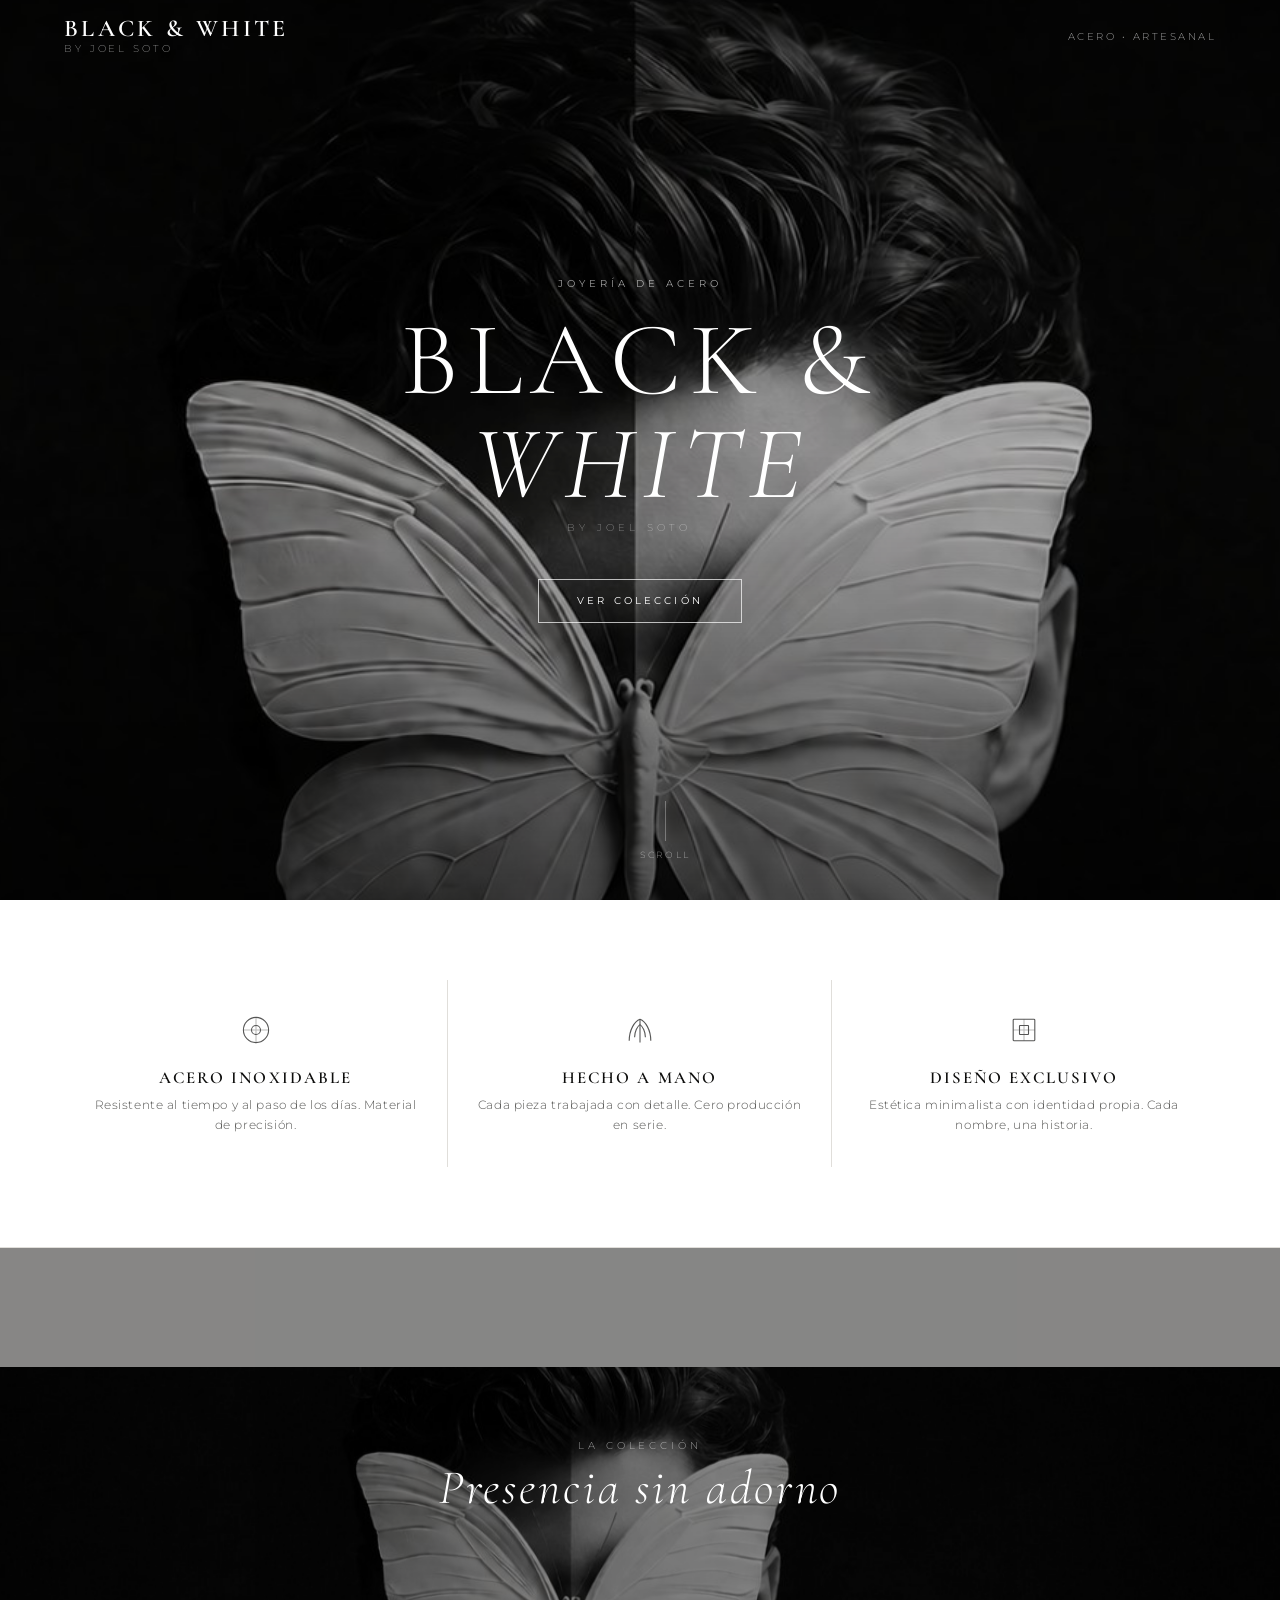
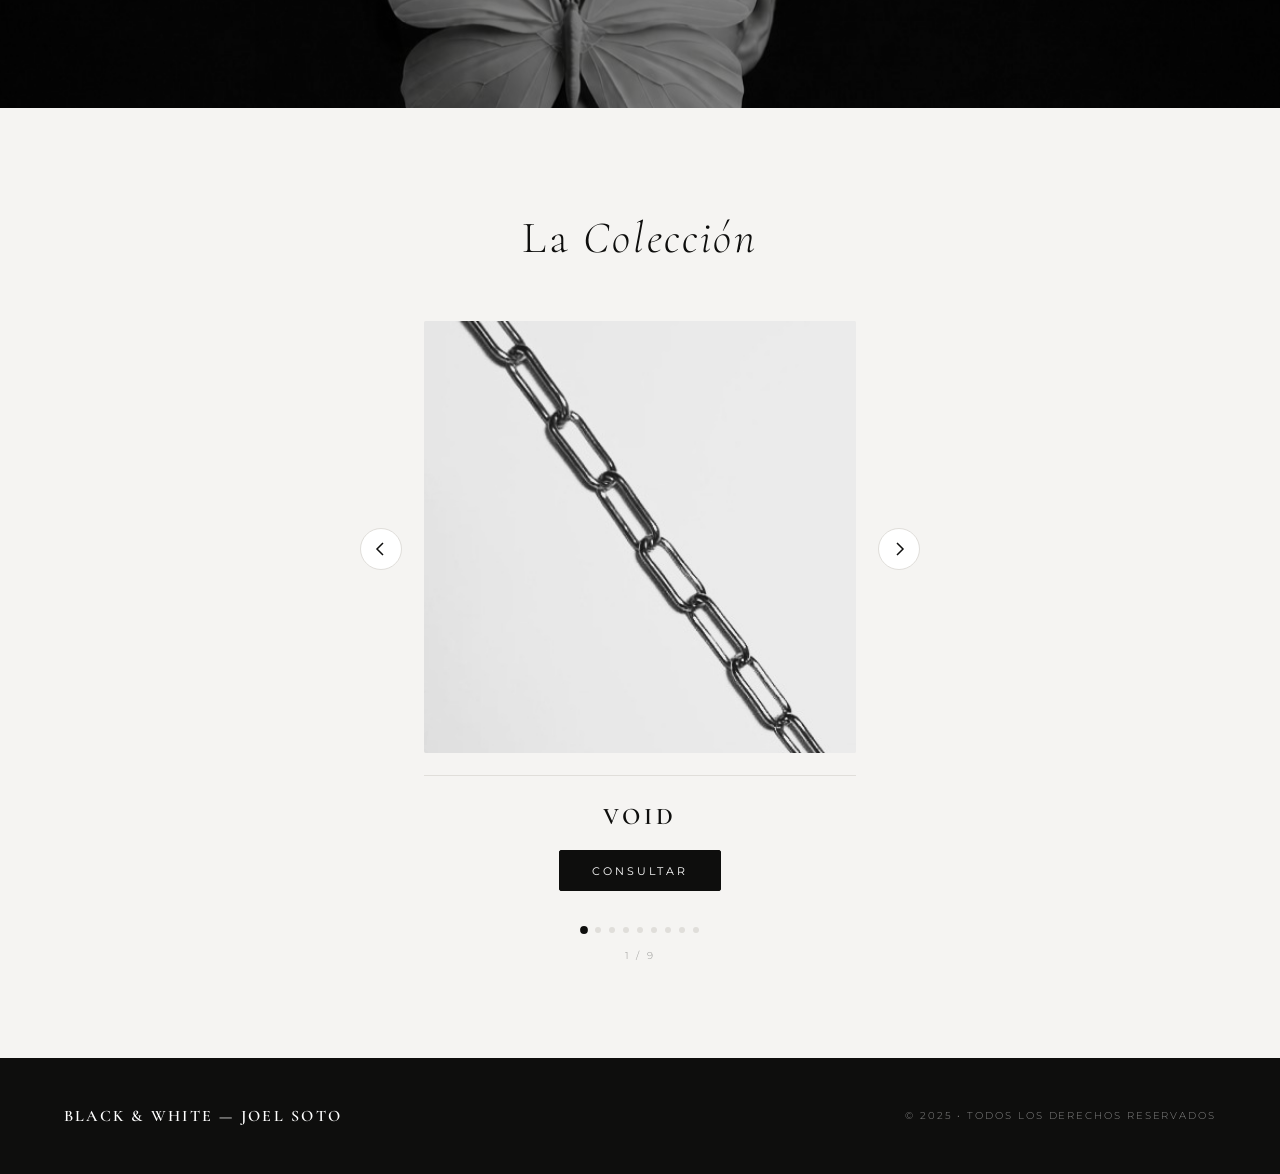
==== index.html @ cede5191 "Site Update" ====
<!DOCTYPE html>
<html lang="es">
<head>
<meta charset="UTF-8">
<meta name="viewport" content="width=device-width, initial-scale=1.0">
<title>Black &amp; White by Joel Soto</title>
<link rel="preconnect" href="https://fonts.googleapis.com">
<link rel="preconnect" href="https://fonts.gstatic.com" crossorigin>
<link href="https://fonts.googleapis.com/css2?family=Cormorant+Garamond:ital,wght@0,300;0,400;0,600;1,300&family=Montserrat:wght@200;300;400;500&display=swap" rel="stylesheet">
<style>
  *, *::before, *::after { box-sizing: border-box; margin: 0; padding: 0; }

  :root {
    --bg: #f5f4f2;
    --surface: #ffffff;
    --ink: #0e0e0d;
    --ink-mid: #555553;
    --ink-light: #999997;
    --border: #e0deda;
    --radius: 2px;
    --font-display: 'Cormorant Garamond', Georgia, serif;
    --font-body: 'Montserrat', sans-serif;
  }

  html { scroll-behavior: smooth; }

  body {
    background: var(--bg);
    color: var(--ink);
    font-family: var(--font-body);
    font-weight: 300;
    overflow-x: hidden;
  }

  /* ── HEADER ── */
  header {
    position: fixed;
    top: 0; left: 0; right: 0;
    z-index: 200;
    display: flex;
    align-items: center;
    justify-content: space-between;
    padding: 0 clamp(1.5rem, 5vw, 4rem);
    height: 72px;
    transition: background 0.4s, border-color 0.4s, box-shadow 0.4s;
    background: transparent;
    border-bottom: 1px solid transparent;
  }

  header.scrolled {
    background: var(--surface);
    border-bottom-color: var(--border);
    box-shadow: 0 2px 16px rgba(0,0,0,0.06);
  }

  .brand {
    line-height: 1;
    transition: color 0.4s;
  }

  .brand-name {
    font-family: var(--font-display);
    font-weight: 600;
    font-size: clamp(1.1rem, 2.2vw, 1.5rem);
    letter-spacing: 0.14em;
    text-transform: uppercase;
    color: #fff;
    transition: color 0.4s;
  }

  header.scrolled .brand-name { color: var(--ink); }

  .brand-sub {
    font-family: var(--font-body);
    font-weight: 200;
    font-size: 0.6rem;
    letter-spacing: 0.3em;
    text-transform: uppercase;
    color: rgba(255,255,255,0.7);
    margin-top: 3px;
    display: block;
    transition: color 0.4s;
  }

  header.scrolled .brand-sub { color: var(--ink-mid); }

  .header-tag {
    font-size: 0.62rem;
    letter-spacing: 0.25em;
    text-transform: uppercase;
    color: rgba(255,255,255,0.6);
    transition: color 0.4s;
  }

  header.scrolled .header-tag { color: var(--ink-light); }

  /* ── HERO ── */
  .hero {
    position: relative;
    height: 100svh;
    min-height: 600px;
    display: flex;
    flex-direction: column;
    align-items: center;
    justify-content: center;
    overflow: hidden;
  }

  .hero-bg {
    position: absolute;
    inset: -10%;
    background-image: url("[data-uri]");
    background-size: cover;
    background-position: center top;
    will-change: transform;
    transition: transform 0.1s linear;
  }

  .hero-overlay {
    position: absolute;
    inset: 0;
    background: linear-gradient(
      to bottom,
      rgba(0,0,0,0.52) 0%,
      rgba(0,0,0,0.28) 50%,
      rgba(0,0,0,0.65) 100%
    );
  }

  .hero-content {
    position: relative;
    z-index: 2;
    text-align: center;
    color: #fff;
    padding: 0 1.5rem;
    animation: heroFadeIn 1.2s ease both;
  }

  @keyframes heroFadeIn {
    from { opacity: 0; transform: translateY(24px); }
    to { opacity: 1; transform: translateY(0); }
  }

  .hero-eyebrow {
    font-family: var(--font-body);
    font-size: 0.62rem;
    font-weight: 400;
    letter-spacing: 0.4em;
    text-transform: uppercase;
    color: rgba(255,255,255,0.6);
    margin-bottom: 1.2rem;
    animation: heroFadeIn 1.2s 0.2s ease both;
  }

  .hero-title {
    font-family: var(--font-display);
    font-size: clamp(3rem, 9vw, 6.5rem);
    font-weight: 300;
    line-height: 1;
    letter-spacing: 0.08em;
    text-transform: uppercase;
    margin-bottom: 0.3rem;
    animation: heroFadeIn 1.2s 0.35s ease both;
  }

  .hero-title em {
    font-style: italic;
    font-weight: 300;
  }

  .hero-sub {
    font-family: var(--font-body);
    font-size: 0.65rem;
    font-weight: 200;
    letter-spacing: 0.4em;
    text-transform: uppercase;
    color: rgba(255,255,255,0.55);
    margin-bottom: 2.8rem;
    animation: heroFadeIn 1.2s 0.5s ease both;
  }

  .hero-btn {
    display: inline-block;
    padding: 0.9rem 2.4rem;
    border: 1px solid rgba(255,255,255,0.7);
    color: #fff;
    font-family: var(--font-body);
    font-size: 0.65rem;
    font-weight: 400;
    letter-spacing: 0.3em;
    text-transform: uppercase;
    text-decoration: none;
    transition: background 0.3s, color 0.3s, border-color 0.3s;
    animation: heroFadeIn 1.2s 0.65s ease both;
  }

  .hero-btn:hover {
    background: #fff;
    color: var(--ink);
    border-color: #fff;
  }

  .hero-scroll {
    position: absolute;
    bottom: 2.5rem;
    left: 50%;
    transform: translateX(-50%);
    z-index: 2;
    display: flex;
    flex-direction: column;
    align-items: center;
    gap: 0.5rem;
    color: rgba(255,255,255,0.5);
    font-size: 0.55rem;
    letter-spacing: 0.3em;
    text-transform: uppercase;
    animation: heroFadeIn 1.4s 1s ease both;
  }

  .hero-scroll-line {
    width: 1px;
    height: 40px;
    background: rgba(255,255,255,0.3);
    animation: scrollLine 2s 1.5s ease infinite;
    transform-origin: top;
  }

  @keyframes scrollLine {
    0%, 100% { transform: scaleY(0); opacity: 0; }
    30% { opacity: 1; }
    60% { transform: scaleY(1); opacity: 0.6; }
  }

  /* ── PILLARS ── */
  .pillars {
    background: var(--surface);
    padding: clamp(3rem, 7vw, 5rem) clamp(1.5rem, 5vw, 4rem);
    display: grid;
    grid-template-columns: repeat(3, 1fr);
    gap: 0;
    border-bottom: 1px solid var(--border);
    opacity: 0;
    transform: translateY(30px);
    transition: opacity 0.7s ease, transform 0.7s ease;
  }

  .pillars.visible { opacity: 1; transform: translateY(0); }

  .pillar {
    display: flex;
    flex-direction: column;
    align-items: center;
    text-align: center;
    padding: 2rem 1.5rem;
    border-right: 1px solid var(--border);
  }

  .pillar:last-child { border-right: none; }

  .pillar-icon {
    width: 36px;
    height: 36px;
    margin-bottom: 1.2rem;
    color: var(--ink);
    opacity: 0.7;
  }

  .pillar-title {
    font-family: var(--font-display);
    font-size: 1.05rem;
    font-weight: 600;
    letter-spacing: 0.12em;
    text-transform: uppercase;
    margin-bottom: 0.5rem;
    color: var(--ink);
  }

  .pillar-text {
    font-size: 0.72rem;
    font-weight: 300;
    letter-spacing: 0.05em;
    color: var(--ink-mid);
    line-height: 1.7;
  }

  /* ── SEPARATOR ── */
  .separator {
    position: relative;
    height: 460px;
    overflow: hidden;
  }

  .separator-bg {
    position: absolute;
    inset: -15%;
    background-image: url("[data-uri]");
    background-size: cover;
    background-position: center 30%;
    will-change: transform;
  }

  .separator-overlay {
    position: absolute;
    inset: 0;
    background: rgba(0,0,0,0.45);
    display: flex;
    flex-direction: column;
    align-items: center;
    justify-content: center;
    gap: 0.5rem;
  }

  .separator-label {
    font-family: var(--font-body);
    font-size: 0.6rem;
    letter-spacing: 0.4em;
    text-transform: uppercase;
    color: rgba(255,255,255,0.55);
  }

  .separator-headline {
    font-family: var(--font-display);
    font-size: clamp(1.8rem, 4vw, 3rem);
    font-weight: 300;
    font-style: italic;
    color: #fff;
    letter-spacing: 0.06em;
  }

  /* ── CAROUSEL SECTION ── */
  .carousel-section {
    background: var(--bg);
    padding: clamp(4rem, 8vw, 7rem) 0 clamp(4rem, 8vw, 6rem);
  }

  .section-header {
    text-align: center;
    padding: 0 1.5rem;
    margin-bottom: 3.5rem;
    opacity: 0;
    transform: translateY(20px);
    transition: opacity 0.7s ease, transform 0.7s ease;
  }

  .section-header.visible { opacity: 1; transform: translateY(0); }

  .section-eyebrow {
    font-size: 0.6rem;
    letter-spacing: 0.35em;
    text-transform: uppercase;
    color: var(--ink-light);
    margin-bottom: 0.8rem;
  }

  .section-title {
    font-family: var(--font-display);
    font-size: clamp(1.8rem, 4vw, 2.8rem);
    font-weight: 300;
    letter-spacing: 0.06em;
    color: var(--ink);
  }

  .section-title em { font-style: italic; }

  /* ── CAROUSEL ── */
  .carousel-wrap {
    position: relative;
    display: flex;
    align-items: center;
    justify-content: center;
    gap: 0;
    max-width: 560px;
    margin: 0 auto;
    padding: 0 4rem;
  }

  .carousel-track {
    position: relative;
    width: 100%;
    overflow: hidden;
  }

  .slide {
    display: none;
    flex-direction: column;
    align-items: center;
    gap: 0;
    animation: slideFade 0.45s ease;
  }

  .slide.active { display: flex; }

  @keyframes slideFade {
    from { opacity: 0; transform: scale(0.97); }
    to { opacity: 1; transform: scale(1); }
  }

  .slide-img-wrap {
    width: 100%;
    aspect-ratio: 1 / 1;
    overflow: hidden;
    background: #ede9e5;
    border-radius: var(--radius);
  }

  .slide-img-wrap img {
    width: 100%;
    height: 100%;
    object-fit: cover;
    display: block;
    filter: grayscale(100%) contrast(1.05);
    transition: transform 0.5s ease, filter 0.4s;
  }

  .slide-img-wrap img:hover {
    transform: scale(1.04);
    filter: grayscale(70%) contrast(1.06);
  }

  .slide-info {
    width: 100%;
    padding: 1.6rem 0 0;
    display: flex;
    flex-direction: column;
    align-items: center;
    gap: 1.2rem;
    border-top: 1px solid var(--border);
    margin-top: 1.4rem;
  }

  .slide-name {
    font-family: var(--font-display);
    font-size: 1.5rem;
    font-weight: 600;
    letter-spacing: 0.16em;
    text-transform: uppercase;
    color: var(--ink);
  }

  .slide-btn {
    display: inline-block;
    padding: 0.8rem 2rem;
    background: var(--ink);
    color: var(--surface);
    text-decoration: none;
    font-family: var(--font-body);
    font-size: 0.68rem;
    font-weight: 400;
    letter-spacing: 0.28em;
    text-transform: uppercase;
    border: 1px solid var(--ink);
    border-radius: var(--radius);
    transition: background 0.25s, color 0.25s;
  }

  .slide-btn:hover {
    background: transparent;
    color: var(--ink);
  }

  /* ── CAROUSEL ARROWS ── */
  .carousel-arrow {
    position: absolute;
    top: 40%;
    transform: translateY(-50%);
    width: 42px;
    height: 42px;
    border: 1px solid var(--border);
    background: var(--surface);
    border-radius: 50%;
    display: flex;
    align-items: center;
    justify-content: center;
    cursor: pointer;
    transition: background 0.2s, border-color 0.2s, transform 0.2s;
    z-index: 10;
    flex-shrink: 0;
  }

  .carousel-arrow:hover {
    background: var(--ink);
    border-color: var(--ink);
  }

  .carousel-arrow:hover svg { stroke: #fff; }
  .carousel-arrow:active { transform: translateY(-50%) scale(0.94); }

  .carousel-arrow svg {
    width: 16px;
    height: 16px;
    stroke: var(--ink);
    fill: none;
    stroke-width: 1.5;
    transition: stroke 0.2s;
  }

  .arrow-prev { left: 0; }
  .arrow-next { right: 0; }

  /* ── DOTS ── */
  .carousel-dots {
    display: flex;
    justify-content: center;
    gap: 0.5rem;
    margin-top: 2.2rem;
  }

  .dot {
    width: 6px;
    height: 6px;
    border-radius: 50%;
    background: var(--border);
    border: none;
    cursor: pointer;
    padding: 0;
    transition: background 0.25s, transform 0.25s;
  }

  .dot.active {
    background: var(--ink);
    transform: scale(1.3);
  }

  /* ── COUNTER ── */
  .carousel-counter {
    text-align: center;
    margin-top: 1rem;
    font-size: 0.65rem;
    letter-spacing: 0.2em;
    color: var(--ink-light);
  }

  /* ── FOOTER ── */
  footer {
    background: var(--ink);
    color: rgba(255,255,255,0.5);
    padding: 3rem clamp(1.5rem, 5vw, 4rem);
    display: flex;
    align-items: center;
    justify-content: space-between;
    flex-wrap: wrap;
    gap: 1rem;
  }

  .footer-brand {
    font-family: var(--font-display);
    font-size: 1rem;
    font-weight: 600;
    letter-spacing: 0.14em;
    text-transform: uppercase;
    color: #fff;
  }

  .footer-copy {
    font-size: 0.6rem;
    letter-spacing: 0.2em;
    text-transform: uppercase;
  }

  /* ── RESPONSIVE ── */
  @media (max-width: 600px) {
    .pillars { grid-template-columns: 1fr; }
    .pillar { border-right: none; border-bottom: 1px solid var(--border); }
    .pillar:last-child { border-bottom: none; }
    .carousel-wrap { padding: 0 3rem; }
    .separator { height: 300px; }
  }
</style>
</head>
<body>

<!-- HEADER -->
<header id="site-header">
  <div class="brand">
    <div class="brand-name">Black &amp; White</div>
    <span class="brand-sub">by Joel Soto</span>
  </div>
  <div class="header-tag">Acero &bull; Artesanal</div>
</header>

<!-- HERO -->
<section class="hero" id="hero">
  <div class="hero-bg" id="hero-bg"></div>
  <div class="hero-overlay"></div>
  <div class="hero-content">
    <p class="hero-eyebrow">Joyería de Acero</p>
    <h1 class="hero-title">Black &amp;<br><em>White</em></h1>
    <p class="hero-sub">by Joel Soto &nbsp;&nbsp;</p>
    <a href="#coleccion" class="hero-btn">Ver colección</a>
  </div>
  <div class="hero-scroll">
    <div class="hero-scroll-line"></div>
    <span>Scroll</span>
  </div>
</section>

<!-- PILLARS -->
<section class="pillars observe-fade">
  <div class="pillar">
    <svg class="pillar-icon" viewBox="0 0 40 40" fill="none" stroke="currentColor" stroke-width="1.2">
      <circle cx="20" cy="20" r="14"/>
      <path d="M20 6 v28 M6 20 h28" opacity="0.4"/>
      <circle cx="20" cy="20" r="5"/>
    </svg>
    <div class="pillar-title">Acero Inoxidable</div>
    <p class="pillar-text">Resistente al tiempo y al paso de los días. Material de precisión.</p>
  </div>
  <div class="pillar">
    <svg class="pillar-icon" viewBox="0 0 40 40" fill="none" stroke="currentColor" stroke-width="1.2">
      <path d="M8 32 C8 20 14 10 20 8 C26 10 32 20 32 32"/>
      <path d="M14 28 C14 22 17 16 20 14 C23 16 26 22 26 28"/>
      <line x1="20" y1="8" x2="20" y2="34"/>
    </svg>
    <div class="pillar-title">Hecho a Mano</div>
    <p class="pillar-text">Cada pieza trabajada con detalle. Cero producción en serie.</p>
  </div>
  <div class="pillar">
    <svg class="pillar-icon" viewBox="0 0 40 40" fill="none" stroke="currentColor" stroke-width="1.2">
      <rect x="8" y="8" width="24" height="24" rx="1"/>
      <path d="M8 20 h24 M20 8 v24" opacity="0.4"/>
      <rect x="15" y="15" width="10" height="10" rx="0.5"/>
    </svg>
    <div class="pillar-title">Diseño Exclusivo</div>
    <p class="pillar-text">Estética minimalista con identidad propia. Cada nombre, una historia.</p>
  </div>
</section>

<!-- SEPARATOR -->
<div class="separator" id="separator-bg-wrap">
  <div class="separator-bg" id="separator-bg"></div>
  <div class="separator-overlay">
    <span class="separator-label">La colección</span>
    <span class="separator-headline">Presencia sin adorno</span>
  </div>
</div>

<!-- CAROUSEL SECTION -->
<section class="carousel-section" id="coleccion">
  <div class="section-header observe-fade">
    <h2 class="section-title">La <em>Colección</em></h2>
  </div>

  <div class="carousel-wrap">
    <button class="carousel-arrow arrow-prev" id="prev" aria-label="Anterior">
      <svg viewBox="0 0 16 16"><polyline points="10,2 4,8 10,14"/></svg>
    </button>

    <div class="carousel-track" id="carousel-track">

    <div class="slide active" data-index="0">
      <div class="slide-img-wrap">
        <img src="[data-uri]" alt="Void">
      </div>
      <div class="slide-info">
        <div class="slide-name">Void</div>
        <a class="slide-btn" href="https://wa.me/50660062513?text=Hola%2C%20me%20interesa%20el%20brazalete%20%2AVoid%2A.%20%C2%BFPodr%C3%ADan%20darme%20m%C3%A1s%20informaci%C3%B3n%3F" target="_blank" rel="noopener noreferrer">Consultar</a>
      </div>
    </div>
    <div class="slide " data-index="1">
      <div class="slide-img-wrap">
        <img src="[data-uri]" alt="Star">
      </div>
      <div class="slide-info">
        <div class="slide-name">Star</div>
        <a class="slide-btn" href="https://wa.me/50660062513?text=Hola%2C%20me%20interesa%20el%20brazalete%20%2AStar%2A.%20%C2%BFPodr%C3%ADan%20darme%20m%C3%A1s%20informaci%C3%B3n%3F" target="_blank" rel="noopener noreferrer">Consultar</a>
      </div>
    </div>
    <div class="slide " data-index="2">
      <div class="slide-img-wrap">
        <img src="[data-uri]" alt="Monolith">
      </div>
      <div class="slide-info">
        <div class="slide-name">Monolith</div>
        <a class="slide-btn" href="https://wa.me/50660062513?text=Hola%2C%20me%20interesa%20el%20brazalete%20%2AMonolith%2A.%20%C2%BFPodr%C3%ADan%20darme%20m%C3%A1s%20informaci%C3%B3n%3F" target="_blank" rel="noopener noreferrer">Consultar</a>
      </div>
    </div>
    <div class="slide " data-index="3">
      <div class="slide-img-wrap">
        <img src="[data-uri]" alt="Static">
      </div>
      <div class="slide-info">
        <div class="slide-name">Static</div>
        <a class="slide-btn" href="https://wa.me/50660062513?text=Hola%2C%20me%20interesa%20el%20brazalete%20%2AStatic%2A.%20%C2%BFPodr%C3%ADan%20darme%20m%C3%A1s%20informaci%C3%B3n%3F" target="_blank" rel="noopener noreferrer">Consultar</a>
      </div>
    </div>
    <div class="slide " data-index="4">
      <div class="slide-img-wrap">
        <img src="[data-uri]" alt="Together">
      </div>
      <div class="slide-info">
        <div class="slide-name">Together</div>
        <a class="slide-btn" href="https://wa.me/50660062513?text=Hola%2C%20me%20interesa%20el%20brazalete%20%2ATogether%2A.%20%C2%BFPodr%C3%ADan%20darme%20m%C3%A1s%20informaci%C3%B3n%3F" target="_blank" rel="noopener noreferrer">Consultar</a>
      </div>
    </div>
    <div class="slide " data-index="5">
      <div class="slide-img-wrap">
        <img src="[data-uri]" alt="Meridian">
      </div>
      <div class="slide-info">
        <div class="slide-name">Meridian</div>
        <a class="slide-btn" href="https://wa.me/50660062513?text=Hola%2C%20me%20interesa%20el%20brazalete%20%2AMeridian%2A.%20%C2%BFPodr%C3%ADan%20darme%20m%C3%A1s%20informaci%C3%B3n%3F" target="_blank" rel="noopener noreferrer">Consultar</a>
      </div>
    </div>
    <div class="slide " data-index="6">
      <div class="slide-img-wrap">
        <img src="[data-uri]" alt="Heart">
      </div>
      <div class="slide-info">
        <div class="slide-name">Heart</div>
        <a class="slide-btn" href="https://wa.me/50660062513?text=Hola%2C%20me%20interesa%20el%20brazalete%20%2AHeart%2A.%20%C2%BFPodr%C3%ADan%20darme%20m%C3%A1s%20informaci%C3%B3n%3F" target="_blank" rel="noopener noreferrer">Consultar</a>
      </div>
    </div>
    <div class="slide " data-index="7">
      <div class="slide-img-wrap">
        <img src="[data-uri]" alt="Echo">
      </div>
      <div class="slide-info">
        <div class="slide-name">Echo</div>
        <a class="slide-btn" href="https://wa.me/50660062513?text=Hola%2C%20me%20interesa%20el%20brazalete%20%2AEcho%2A.%20%C2%BFPodr%C3%ADan%20darme%20m%C3%A1s%20informaci%C3%B3n%3F" target="_blank" rel="noopener noreferrer">Consultar</a>
      </div>
    </div>
    <div class="slide " data-index="8">
      <div class="slide-img-wrap">
        <img src="[data-uri]" alt="Snake">
      </div>
      <div class="slide-info">
        <div class="slide-name">Snake</div>
        <a class="slide-btn" href="https://wa.me/50660062513?text=Hola%2C%20me%20interesa%20el%20brazalete%20%2ASnake%2A.%20%C2%BFPodr%C3%ADan%20darme%20m%C3%A1s%20informaci%C3%B3n%3F" target="_blank" rel="noopener noreferrer">Consultar</a>
      </div>
    </div>
    </div>

    <button class="carousel-arrow arrow-next" id="next" aria-label="Siguiente">
      <svg viewBox="0 0 16 16"><polyline points="6,2 12,8 6,14"/></svg>
    </button>
  </div>

  <div class="carousel-dots" id="dots">
<button class="dot active" data-index="0" aria-label="Producto 1"></button><button class="dot " data-index="1" aria-label="Producto 2"></button><button class="dot " data-index="2" aria-label="Producto 3"></button><button class="dot " data-index="3" aria-label="Producto 4"></button><button class="dot " data-index="4" aria-label="Producto 5"></button><button class="dot " data-index="5" aria-label="Producto 6"></button><button class="dot " data-index="6" aria-label="Producto 7"></button><button class="dot " data-index="7" aria-label="Producto 8"></button><button class="dot " data-index="8" aria-label="Producto 9"></button>
  </div>
  <div class="carousel-counter" id="counter">1 / 9</div>
</section>

<!-- FOOTER -->
<footer>
  <div class="footer-brand">Black &amp; White &mdash; Joel Soto</div>
  <div class="footer-copy">&copy; 2025 &bull; Todos los derechos reservados</div>
</footer>

<script>
  // ── HEADER SCROLL ──
  const header = document.getElementById('site-header');
  window.addEventListener('scroll', () => {
    header.classList.toggle('scrolled', window.scrollY > 60);
  }, { passive: true });

  // ── PARALLAX ──
  const heroBg = document.getElementById('hero-bg');
  const sepBg  = document.getElementById('separator-bg');
  const sepWrap = document.getElementById('separator-bg-wrap');

  function updateParallax() {
    const sy = window.scrollY;
    // Hero parallax
    heroBg.style.transform = `translateY(${sy * 0.35}px)`;
    // Separator parallax
    const sepTop = sepWrap.getBoundingClientRect().top + sy;
    const sepOff = sy - sepTop;
    if (Math.abs(sepOff) < 1000) {
      sepBg.style.transform = `translateY(${sepOff * 0.3}px)`;
    }
  }
  window.addEventListener('scroll', updateParallax, { passive: true });
  updateParallax();

  // ── FADE-IN ON SCROLL ──
  const fadeEls = document.querySelectorAll('.observe-fade');
  const io = new IntersectionObserver((entries) => {
    entries.forEach(e => {
      if (e.isIntersecting) {
        e.target.classList.add('visible');
        io.unobserve(e.target);
      }
    });
  }, { threshold: 0.12 });
  fadeEls.forEach(el => io.observe(el));

  // ── CAROUSEL ──
  const slides = document.querySelectorAll('.slide');
  const dots   = document.querySelectorAll('.dot');
  const counter = document.getElementById('counter');
  let current = 0;

  function goTo(n) {
    slides[current].classList.remove('active');
    dots[current].classList.remove('active');
    current = (n + slides.length) % slides.length;
    slides[current].classList.add('active');
    dots[current].classList.add('active');
    counter.textContent = (current + 1) + ' / ' + slides.length;
  }

  document.getElementById('prev').addEventListener('click', () => goTo(current - 1));
  document.getElementById('next').addEventListener('click', () => goTo(current + 1));
  dots.forEach(d => d.addEventListener('click', () => goTo(+d.dataset.index)));

  // Touch swipe
  let tx = 0;
  const track = document.getElementById('carousel-track');
  track.addEventListener('touchstart', e => { tx = e.touches[0].clientX; }, { passive: true });
  track.addEventListener('touchend', e => {
    const diff = tx - e.changedTouches[0].clientX;
    if (Math.abs(diff) > 40) goTo(current + (diff > 0 ? 1 : -1));
  }, { passive: true });

  // Keyboard
  document.addEventListener('keydown', e => {
    if (e.key === 'ArrowLeft')  goTo(current - 1);
    if (e.key === 'ArrowRight') goTo(current + 1);
  });
</script>
</body>
</html>
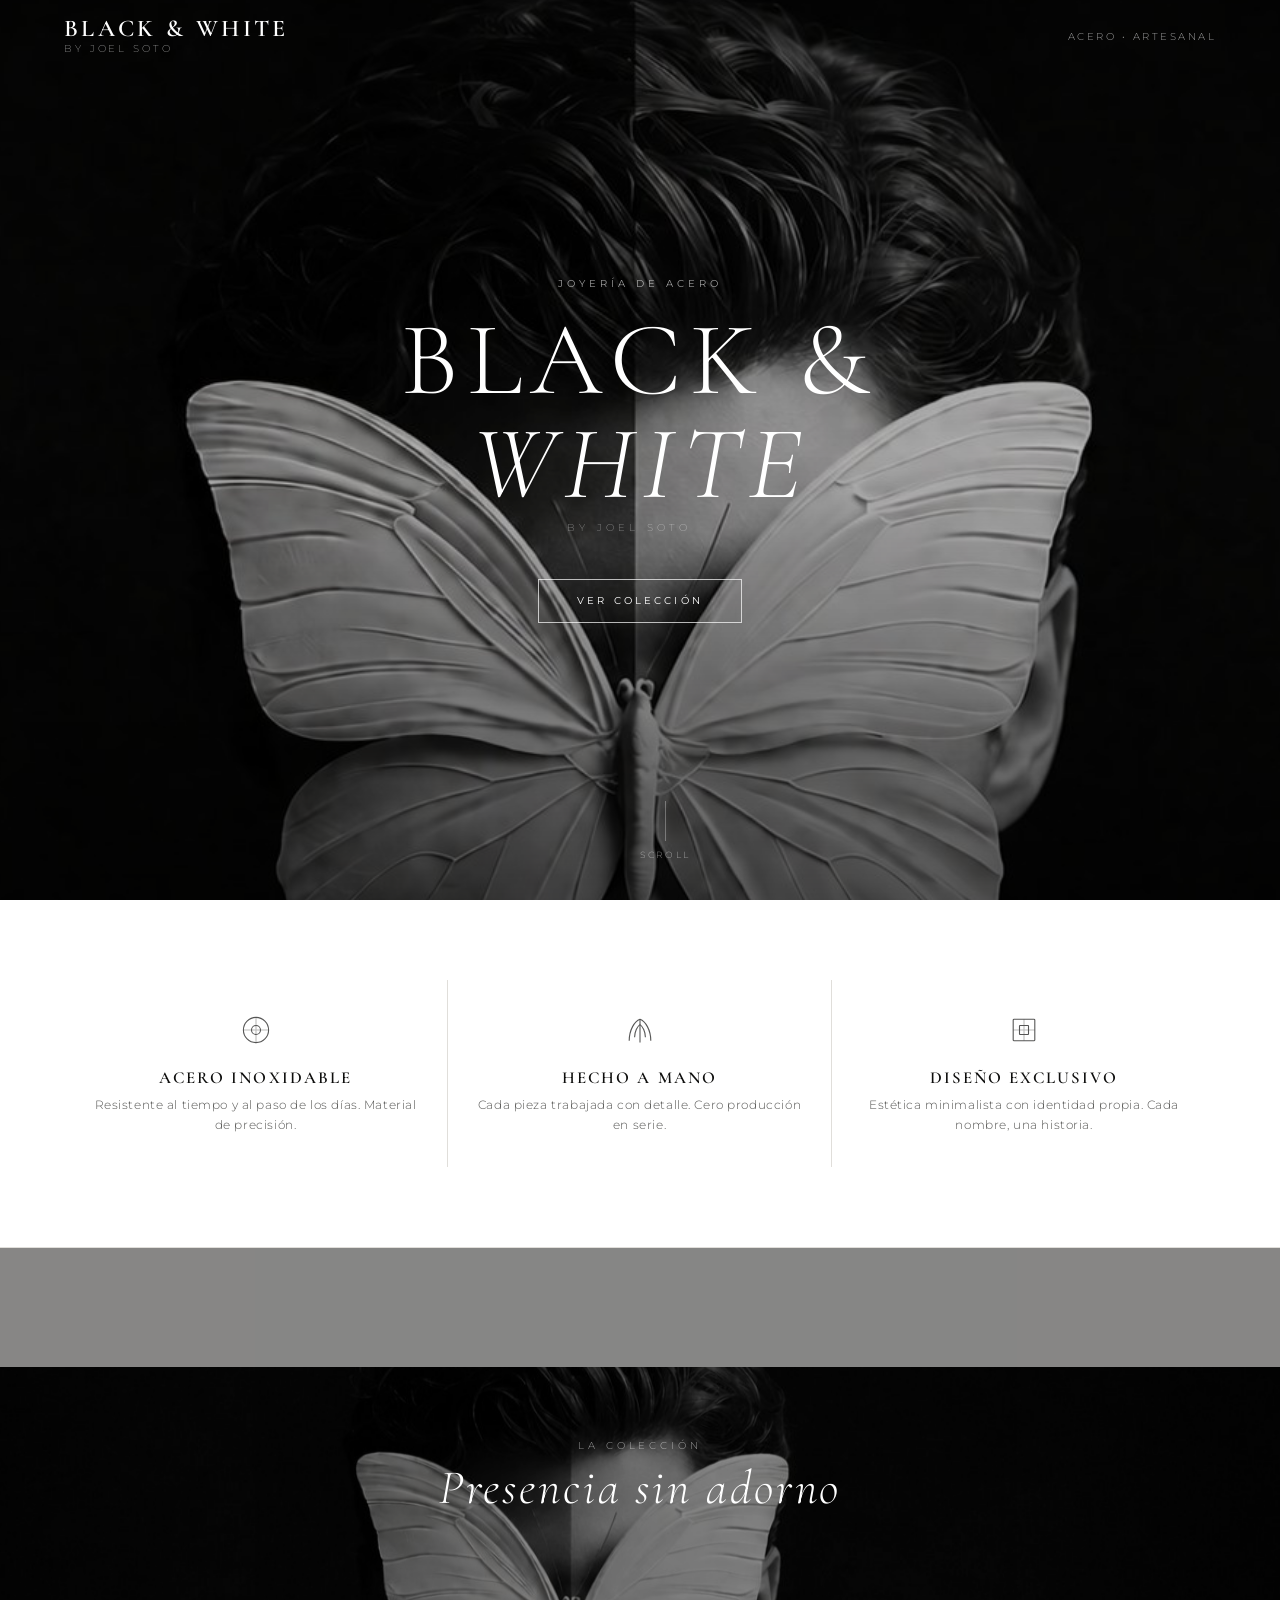
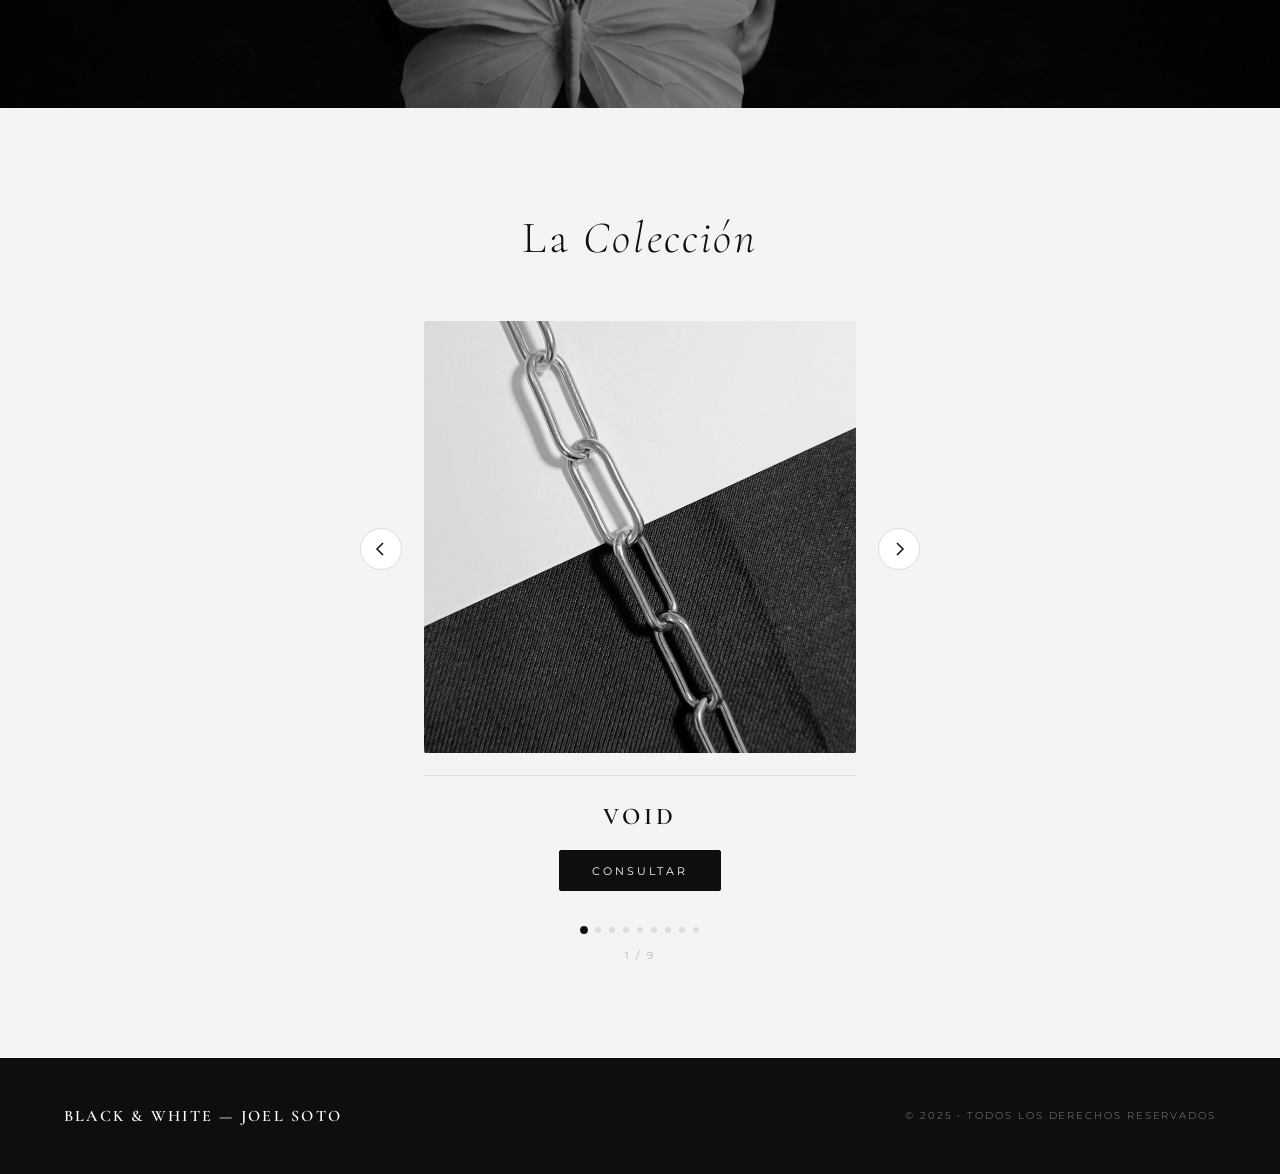
==== commit 26d4d1d9: "Products pictures update" ====
--- a/index.html
+++ b/index.html
@@ -4,6 +4,23 @@
 <meta charset="UTF-8">
 <meta name="viewport" content="width=device-width, initial-scale=1.0">
 <title>Black &amp; White by Joel Soto</title>
+
+  <!-- Open Graph -->
+  <meta property="og:title" content="Black &amp; White by Joel Soto">
+  <meta property="og:description" content="Joyería de Acero. Diseño exclusivo, hecho a mano.">
+  <meta property="og:type" content="website">
+  <meta property="og:url" content="https://dajozu2513.github.io/black-and-white-joel">
+  <meta property="og:image" content="https://dajozu2513.github.io/black-and-white-joel/og.jpg">
+  <meta property="og:image:width" content="1054">
+  <meta property="og:image:height" content="1491">
+  <meta property="og:locale" content="es_CR">
+  <meta property="og:site_name" content="Black &amp; White by Joel Soto">
+
+  <!-- Twitter Card -->
+  <meta name="twitter:card" content="summary_large_image">
+  <meta name="twitter:title" content="Black &amp; White by Joel Soto">
+  <meta name="twitter:description" content="Joyería de Acero. Diseño exclusivo, hecho a mano.">
+  <meta name="twitter:image" content="https://dajozu2513.github.io/black-and-white-joel/og.jpg">
 <link rel="preconnect" href="https://fonts.googleapis.com">
 <link rel="preconnect" href="https://fonts.gstatic.com" crossorigin>
 <link href="https://fonts.googleapis.com/css2?family=Cormorant+Garamond:ital,wght@0,300;0,400;0,600;1,300&family=Montserrat:wght@200;300;400;500&display=swap" rel="stylesheet">
@@ -649,7 +666,7 @@
 
     <div class="slide active" data-index="0">
       <div class="slide-img-wrap">
-        <img src="[data-uri]" alt="Void">
+        <img src="[data-uri]" alt="Void">
       </div>
       <div class="slide-info">
         <div class="slide-name">Void</div>
@@ -658,7 +675,7 @@
     </div>
     <div class="slide " data-index="1">
       <div class="slide-img-wrap">
-        <img src="[data-uri]" alt="Star">
+        <img src="[data-uri]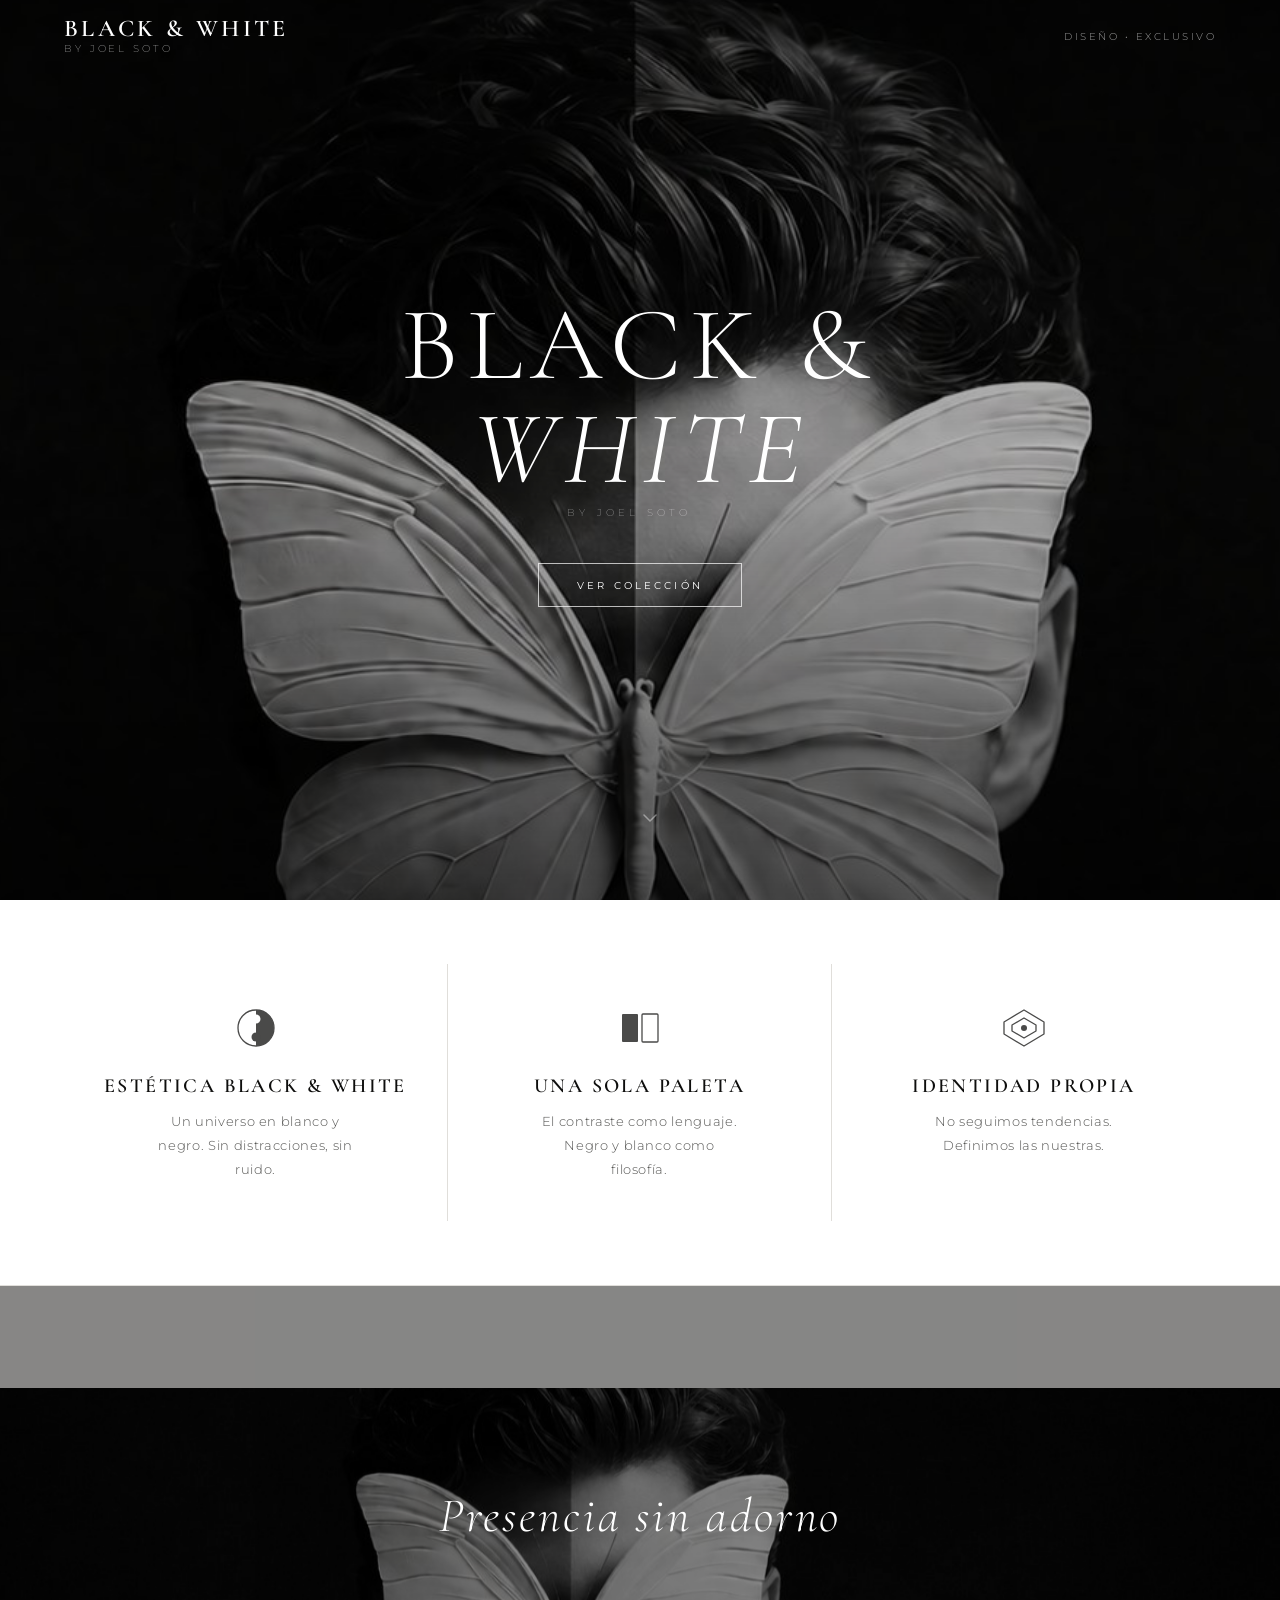
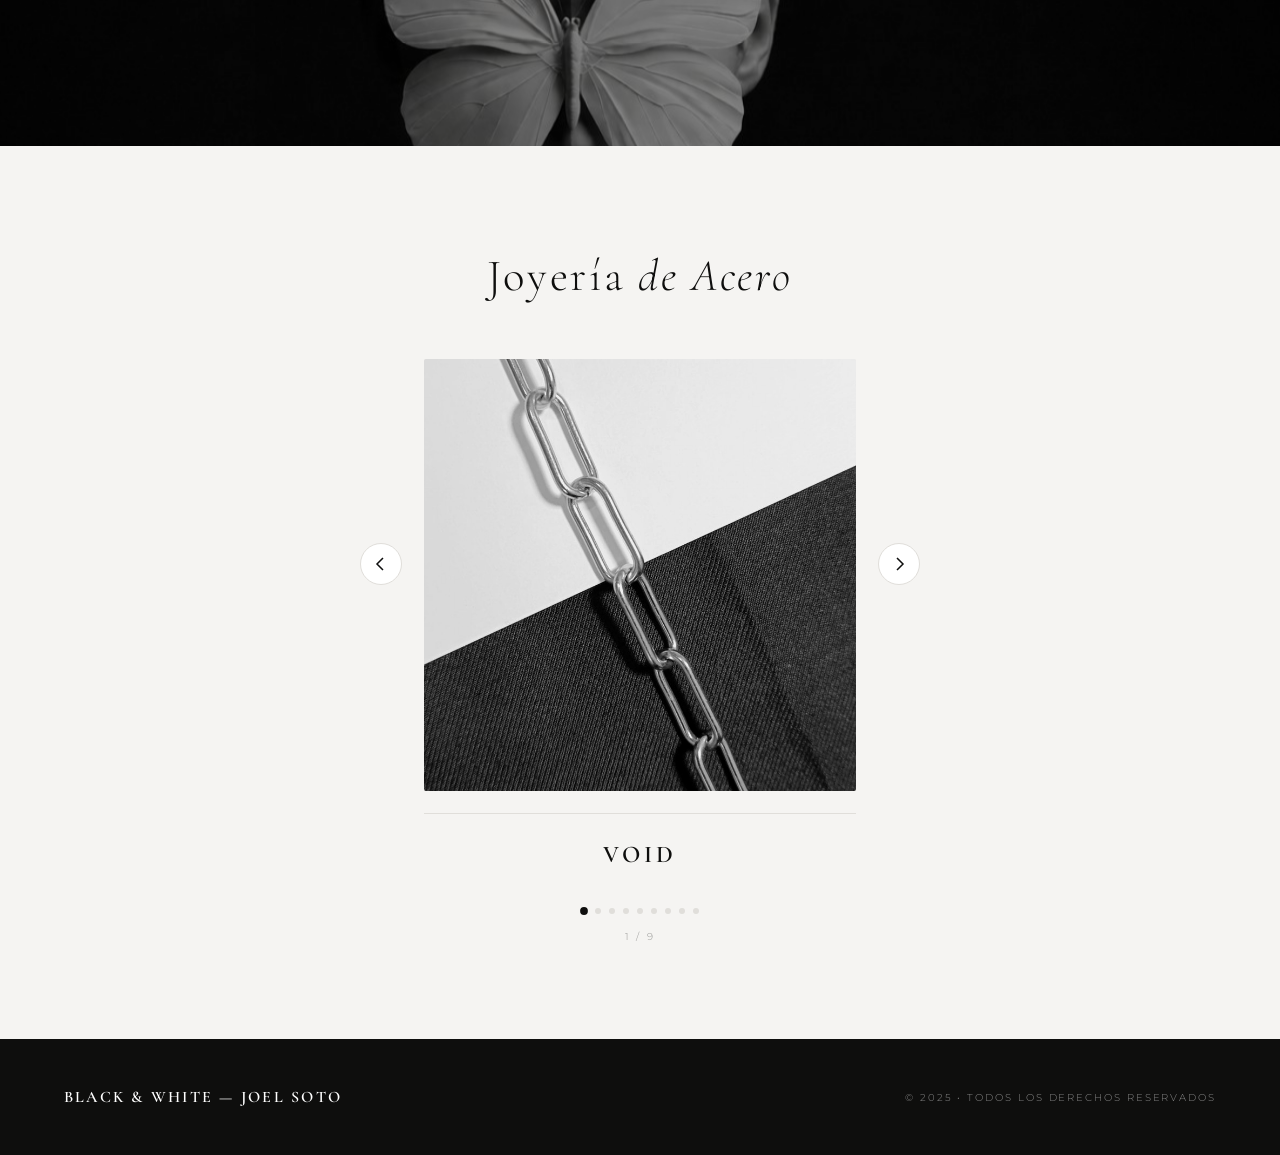
==== commit 5b7dfe2c: "Cambios Varios Visuales, descripciones y consultar" ====
--- a/index.html
+++ b/index.html
@@ -7,7 +7,7 @@
 
   <!-- Open Graph -->
   <meta property="og:title" content="Black &amp; White by Joel Soto">
-  <meta property="og:description" content="Joyería de Acero. Diseño exclusivo, hecho a mano.">
+  <meta property="og:description" content="Moda y accesorios. Diseño exclusivo, hecho a mano.">
   <meta property="og:type" content="website">
   <meta property="og:url" content="https://dajozu2513.github.io/black-and-white-joel">
   <meta property="og:image" content="https://dajozu2513.github.io/black-and-white-joel/og.jpg">
@@ -19,7 +19,7 @@
   <!-- Twitter Card -->
   <meta name="twitter:card" content="summary_large_image">
   <meta name="twitter:title" content="Black &amp; White by Joel Soto">
-  <meta name="twitter:description" content="Joyería de Acero. Diseño exclusivo, hecho a mano.">
+  <meta name="twitter:description" content="Moda y accesorios. Diseño exclusivo, hecho a mano.">
   <meta name="twitter:image" content="https://dajozu2513.github.io/black-and-white-joel/og.jpg">
 <link rel="preconnect" href="https://fonts.googleapis.com">
 <link rel="preconnect" href="https://fonts.gstatic.com" crossorigin>
@@ -219,7 +219,7 @@
 
   .hero-scroll {
     position: absolute;
-    bottom: 2.5rem;
+    bottom: 4.5rem;
     left: 50%;
     transform: translateX(-50%);
     z-index: 2;
@@ -234,24 +234,20 @@
     animation: heroFadeIn 1.4s 1s ease both;
   }
 
-  .hero-scroll-line {
-    width: 1px;
-    height: 40px;
-    background: rgba(255,255,255,0.3);
-    animation: scrollLine 2s 1.5s ease infinite;
-    transform-origin: top;
-  }
-
-  @keyframes scrollLine {
-    0%, 100% { transform: scaleY(0); opacity: 0; }
-    30% { opacity: 1; }
-    60% { transform: scaleY(1); opacity: 0.6; }
+  .hero-scroll-arrow {
+    animation: arrowBounce 1.8s 1.5s ease infinite;
+    opacity: 0.6;
+  }
+
+  @keyframes arrowBounce {
+    0%, 100% { transform: translateY(0); opacity: 0.6; }
+    50% { transform: translateY(6px); opacity: 1; }
   }
 
   /* ── PILLARS ── */
   .pillars {
     background: var(--surface);
-    padding: clamp(3rem, 7vw, 5rem) clamp(1.5rem, 5vw, 4rem);
+    padding: clamp(2.5rem, 5vw, 4rem) clamp(1.5rem, 5vw, 4rem);
     display: grid;
     grid-template-columns: repeat(3, 1fr);
     gap: 0;
@@ -268,36 +264,38 @@
     flex-direction: column;
     align-items: center;
     text-align: center;
-    padding: 2rem 1.5rem;
+    padding: 2.5rem 2rem;
     border-right: 1px solid var(--border);
   }
 
   .pillar:last-child { border-right: none; }
 
   .pillar-icon {
-    width: 36px;
-    height: 36px;
-    margin-bottom: 1.2rem;
+    display: block;
+    width: 48px;
+    height: 48px;
+    margin-bottom: 1.4rem;
     color: var(--ink);
-    opacity: 0.7;
+    opacity: 0.75;
   }
 
   .pillar-title {
     font-family: var(--font-display);
-    font-size: 1.05rem;
+    font-size: 1.25rem;
     font-weight: 600;
     letter-spacing: 0.12em;
     text-transform: uppercase;
-    margin-bottom: 0.5rem;
+    margin-bottom: 0.75rem;
     color: var(--ink);
   }
 
   .pillar-text {
-    font-size: 0.72rem;
+    font-size: 0.82rem;
     font-weight: 300;
     letter-spacing: 0.05em;
     color: var(--ink-mid);
-    line-height: 1.7;
+    line-height: 1.8;
+    max-width: 22ch;
   }
 
   /* ── SEPARATOR ── */
@@ -452,6 +450,15 @@
     letter-spacing: 0.16em;
     text-transform: uppercase;
     color: var(--ink);
+    display: inline-block;
+    border-bottom: 1.5px solid transparent;
+    padding-bottom: 0.15em;
+    transition: border-color 0.2s, opacity 0.2s;
+  }
+
+  .slide-name:hover {
+    border-bottom-color: var(--ink);
+    opacity: 0.5;
   }
 
   .slide-btn {
@@ -582,6 +589,109 @@
     .carousel-wrap { padding: 0 3rem; }
     .separator { height: 300px; }
   }
+
+  /* ── PRODUCT MODAL ── */
+  .slide-img-wrap, .slide-name {
+    cursor: pointer;
+  }
+
+  .modal-overlay {
+    display: none;
+    position: fixed;
+    inset: 0;
+    background: rgba(14,14,13,0.65);
+    z-index: 100;
+    align-items: center;
+    justify-content: center;
+    padding: 1.5rem;
+    backdrop-filter: blur(4px);
+    animation: modalFadeIn 0.25s ease;
+  }
+
+  .modal-overlay.open { display: flex; }
+
+  @keyframes modalFadeIn {
+    from { opacity: 0; }
+    to   { opacity: 1; }
+  }
+
+  .modal-card {
+    background: var(--surface);
+    max-width: 420px;
+    width: 100%;
+    display: flex;
+    flex-direction: column;
+    animation: modalSlideUp 0.28s ease;
+  }
+
+  @keyframes modalSlideUp {
+    from { opacity: 0; transform: translateY(16px); }
+    to   { opacity: 1; transform: translateY(0); }
+  }
+
+  .modal-close {
+    align-self: flex-end;
+    background: none;
+    border: none;
+    cursor: pointer;
+    padding: 0.75rem 0.75rem 0;
+    color: var(--ink-light);
+    line-height: 1;
+    font-size: 1.1rem;
+  }
+
+  .modal-close:hover { color: var(--ink); }
+
+  .modal-img {
+    width: 100%;
+    aspect-ratio: 1 / 1;
+    object-fit: cover;
+  }
+
+  .modal-body {
+    padding: 1.6rem 2rem 2rem;
+    display: flex;
+    flex-direction: column;
+    gap: 0.6rem;
+  }
+
+  .modal-name {
+    font-family: var(--font-display);
+    font-size: 1.6rem;
+    font-weight: 600;
+    letter-spacing: 0.1em;
+    text-transform: uppercase;
+    color: var(--ink);
+  }
+
+  .modal-desc {
+    font-size: 0.78rem;
+    font-weight: 300;
+    color: var(--ink-mid);
+    line-height: 1.85;
+    letter-spacing: 0.03em;
+    margin-bottom: 0.6rem;
+  }
+
+  .modal-btn {
+    display: inline-block;
+    padding: 0.8rem 2rem;
+    background: var(--ink);
+    color: #fff;
+    font-family: var(--font-body);
+    font-size: 0.6rem;
+    letter-spacing: 0.25em;
+    text-transform: uppercase;
+    text-decoration: none;
+    border: 1px solid var(--ink);
+    transition: background 0.2s, color 0.2s;
+    align-self: flex-start;
+  }
+
+  .modal-btn:hover {
+    background: transparent;
+    color: var(--ink);
+  }
 </style>
 </head>
 <body>
@@ -592,7 +702,7 @@
     <div class="brand-name">Black &amp; White</div>
     <span class="brand-sub">by Joel Soto</span>
   </div>
-  <div class="header-tag">Acero &bull; Artesanal</div>
+  <div class="header-tag">Diseño &bull; Exclusivo</div>
 </header>
 
 <!-- HERO -->
@@ -600,45 +710,45 @@
   <div class="hero-bg" id="hero-bg"></div>
   <div class="hero-overlay"></div>
   <div class="hero-content">
-    <p class="hero-eyebrow">Joyería de Acero</p>
     <h1 class="hero-title">Black &amp;<br><em>White</em></h1>
     <p class="hero-sub">by Joel Soto &nbsp;&nbsp;</p>
     <a href="#coleccion" class="hero-btn">Ver colección</a>
   </div>
   <div class="hero-scroll">
-    <div class="hero-scroll-line"></div>
-    <span>Scroll</span>
+    <svg class="hero-scroll-arrow" width="20" height="20" viewBox="0 0 20 20" fill="none" stroke="rgba(255,255,255,0.7)" stroke-width="1.5" stroke-linecap="round" stroke-linejoin="round">
+      <polyline points="4 7 10 13 16 7"/>
+    </svg>
   </div>
 </section>
 
 <!-- PILLARS -->
 <section class="pillars observe-fade">
   <div class="pillar">
-    <svg class="pillar-icon" viewBox="0 0 40 40" fill="none" stroke="currentColor" stroke-width="1.2">
-      <circle cx="20" cy="20" r="14"/>
-      <path d="M20 6 v28 M6 20 h28" opacity="0.4"/>
-      <circle cx="20" cy="20" r="5"/>
+    <svg class="pillar-icon" viewBox="0 0 48 48" fill="none" stroke="currentColor" stroke-width="1.3">
+      <circle cx="24" cy="24" r="18"/>
+      <path d="M24 6 A18 18 0 0 1 24 42" fill="currentColor" stroke="none"/>
+      <circle cx="24" cy="15" r="4.5" fill="var(--surface)" stroke="none"/>
+      <circle cx="24" cy="33" r="4.5" fill="currentColor" stroke="none"/>
     </svg>
-    <div class="pillar-title">Acero Inoxidable</div>
-    <p class="pillar-text">Resistente al tiempo y al paso de los días. Material de precisión.</p>
+    <div class="pillar-title">Estética Black &amp; White</div>
+    <p class="pillar-text">Un universo en blanco y negro. Sin distracciones, sin ruido.</p>
   </div>
   <div class="pillar">
-    <svg class="pillar-icon" viewBox="0 0 40 40" fill="none" stroke="currentColor" stroke-width="1.2">
-      <path d="M8 32 C8 20 14 10 20 8 C26 10 32 20 32 32"/>
-      <path d="M14 28 C14 22 17 16 20 14 C23 16 26 22 26 28"/>
-      <line x1="20" y1="8" x2="20" y2="34"/>
+    <svg class="pillar-icon" viewBox="0 0 48 48" fill="none" stroke="currentColor" stroke-width="1.3">
+      <rect x="6" y="10" width="16" height="28" rx="1" fill="currentColor" stroke="none"/>
+      <rect x="26" y="10" width="16" height="28" rx="1" fill="none" stroke="currentColor"/>
     </svg>
-    <div class="pillar-title">Hecho a Mano</div>
-    <p class="pillar-text">Cada pieza trabajada con detalle. Cero producción en serie.</p>
+    <div class="pillar-title">Una sola paleta</div>
+    <p class="pillar-text">El contraste como lenguaje. Negro y blanco como filosofía.</p>
   </div>
   <div class="pillar">
-    <svg class="pillar-icon" viewBox="0 0 40 40" fill="none" stroke="currentColor" stroke-width="1.2">
-      <rect x="8" y="8" width="24" height="24" rx="1"/>
-      <path d="M8 20 h24 M20 8 v24" opacity="0.4"/>
-      <rect x="15" y="15" width="10" height="10" rx="0.5"/>
+    <svg class="pillar-icon" viewBox="0 0 48 48" fill="none" stroke="currentColor" stroke-width="1.3">
+      <polygon points="24,6 44,18 44,30 24,42 4,30 4,18" stroke-linejoin="round"/>
+      <polygon points="24,14 36,21 36,27 24,34 12,27 12,21" stroke-linejoin="round"/>
+      <circle cx="24" cy="24" r="3" fill="currentColor" stroke="none"/>
     </svg>
-    <div class="pillar-title">Diseño Exclusivo</div>
-    <p class="pillar-text">Estética minimalista con identidad propia. Cada nombre, una historia.</p>
+    <div class="pillar-title">Identidad propia</div>
+    <p class="pillar-text">No seguimos tendencias. Definimos las nuestras.</p>
   </div>
 </section>
 
@@ -646,7 +756,6 @@
 <div class="separator" id="separator-bg-wrap">
   <div class="separator-bg" id="separator-bg"></div>
   <div class="separator-overlay">
-    <span class="separator-label">La colección</span>
     <span class="separator-headline">Presencia sin adorno</span>
   </div>
 </div>
@@ -654,7 +763,7 @@
 <!-- CAROUSEL SECTION -->
 <section class="carousel-section" id="coleccion">
   <div class="section-header observe-fade">
-    <h2 class="section-title">La <em>Colección</em></h2>
+    <h2 class="section-title">Joyería <em>de Acero</em></h2>
   </div>
 
   <div class="carousel-wrap">
@@ -670,7 +779,6 @@
       </div>
       <div class="slide-info">
         <div class="slide-name">Void</div>
-        <a class="slide-btn" href="https://wa.me/50660062513?text=Hola%2C%20me%20interesa%20el%20brazalete%20%2AVoid%2A.%20%C2%BFPodr%C3%ADan%20darme%20m%C3%A1s%20informaci%C3%B3n%3F" target="_blank" rel="noopener noreferrer">Consultar</a>
       </div>
     </div>
     <div class="slide " data-index="1">
@@ -679,7 +787,6 @@
       </div>
       <div class="slide-info">
         <div class="slide-name">Star</div>
-        <a class="slide-btn" href="https://wa.me/50660062513?text=Hola%2C%20me%20interesa%20el%20brazalete%20%2AStar%2A.%20%C2%BFPodr%C3%ADan%20darme%20m%C3%A1s%20informaci%C3%B3n%3F" target="_blank" rel="noopener noreferrer">Consultar</a>
       </div>
     </div>
     <div class="slide " data-index="2">
@@ -688,7 +795,6 @@
       </div>
       <div class="slide-info">
         <div class="slide-name">Monolith</div>
-        <a class="slide-btn" href="https://wa.me/50660062513?text=Hola%2C%20me%20interesa%20el%20brazalete%20%2AMonolith%2A.%20%C2%BFPodr%C3%ADan%20darme%20m%C3%A1s%20informaci%C3%B3n%3F" target="_blank" rel="noopener noreferrer">Consultar</a>
       </div>
     </div>
     <div class="slide " data-index="3">
@@ -697,7 +803,6 @@
       </div>
       <div class="slide-info">
         <div class="slide-name">Static</div>
-        <a class="slide-btn" href="https://wa.me/50660062513?text=Hola%2C%20me%20interesa%20el%20brazalete%20%2AStatic%2A.%20%C2%BFPodr%C3%ADan%20darme%20m%C3%A1s%20informaci%C3%B3n%3F" target="_blank" rel="noopener noreferrer">Consultar</a>
       </div>
     </div>
     <div class="slide " data-index="4">
@@ -706,7 +811,6 @@
       </div>
       <div class="slide-info">
         <div class="slide-name">Together</div>
-        <a class="slide-btn" href="https://wa.me/50660062513?text=Hola%2C%20me%20interesa%20el%20brazalete%20%2ATogether%2A.%20%C2%BFPodr%C3%ADan%20darme%20m%C3%A1s%20informaci%C3%B3n%3F" target="_blank" rel="noopener noreferrer">Consultar</a>
       </div>
     </div>
     <div class="slide " data-index="5">
@@ -715,7 +819,6 @@
       </div>
       <div class="slide-info">
         <div class="slide-name">Meridian</div>
-        <a class="slide-btn" href="https://wa.me/50660062513?text=Hola%2C%20me%20interesa%20el%20brazalete%20%2AMeridian%2A.%20%C2%BFPodr%C3%ADan%20darme%20m%C3%A1s%20informaci%C3%B3n%3F" target="_blank" rel="noopener noreferrer">Consultar</a>
       </div>
     </div>
     <div class="slide " data-index="6">
@@ -724,7 +827,6 @@
       </div>
       <div class="slide-info">
         <div class="slide-name">Heart</div>
-        <a class="slide-btn" href="https://wa.me/50660062513?text=Hola%2C%20me%20interesa%20el%20brazalete%20%2AHeart%2A.%20%C2%BFPodr%C3%ADan%20darme%20m%C3%A1s%20informaci%C3%B3n%3F" target="_blank" rel="noopener noreferrer">Consultar</a>
       </div>
     </div>
     <div class="slide " data-index="7">
@@ -733,7 +835,6 @@
       </div>
       <div class="slide-info">
         <div class="slide-name">Echo</div>
-        <a class="slide-btn" href="https://wa.me/50660062513?text=Hola%2C%20me%20interesa%20el%20brazalete%20%2AEcho%2A.%20%C2%BFPodr%C3%ADan%20darme%20m%C3%A1s%20informaci%C3%B3n%3F" target="_blank" rel="noopener noreferrer">Consultar</a>
       </div>
     </div>
     <div class="slide " data-index="8">
@@ -742,7 +843,6 @@
       </div>
       <div class="slide-info">
         <div class="slide-name">Snake</div>
-        <a class="slide-btn" href="https://wa.me/50660062513?text=Hola%2C%20me%20interesa%20el%20brazalete%20%2ASnake%2A.%20%C2%BFPodr%C3%ADan%20darme%20m%C3%A1s%20informaci%C3%B3n%3F" target="_blank" rel="noopener noreferrer">Consultar</a>
       </div>
     </div>
     </div>
@@ -763,6 +863,20 @@
   <div class="footer-brand">Black &amp; White &mdash; Joel Soto</div>
   <div class="footer-copy">&copy; 2025 &bull; Todos los derechos reservados</div>
 </footer>
+
+
+<!-- PRODUCT MODAL -->
+<div class="modal-overlay" id="productModal" role="dialog" aria-modal="true">
+  <div class="modal-card">
+    <button class="modal-close" id="modalClose" aria-label="Cerrar">&times;</button>
+    <img class="modal-img" id="modalImg" src="" alt="">
+    <div class="modal-body">
+      <div class="modal-name" id="modalName"></div>
+      <p class="modal-desc" id="modalDesc"></p>
+      <a class="modal-btn" id="modalBtn" href="" target="_blank" rel="noopener noreferrer">Consultar</a>
+    </div>
+  </div>
+</div>
 
 <script>
   // ── HEADER SCROLL ──
@@ -835,6 +949,58 @@
     if (e.key === 'ArrowLeft')  goTo(current - 1);
     if (e.key === 'ArrowRight') goTo(current + 1);
   });
+
+  // ── PRODUCT MODAL ──
+  const PRODUCTS = {
+    'Void':     { desc: 'El vacío no es ausencia. Es el espacio donde todo comienza. Esta cadena existe antes que las palabras.', wa: 'https://wa.me/50660062513?text=Hola%2C%20me%20interesa%20el%20dise%C3%B1o%20%2AVoid%2A.%20%C2%BFPodr%C3%ADan%20darme%20m%C3%A1s%20informaci%C3%B3n%3F' },
+    'Star':     { desc: 'Cada estrella es una cicatriz del universo. Esta lleva esa misma tensión — pequeña, constante, imposible de ignorar.', wa: 'https://wa.me/50660062513?text=Hola%2C%20me%20interesa%20el%20dise%C3%B1o%20%2AStar%2A.%20%C2%BFPodr%C3%ADan%20darme%20m%C3%A1s%20informaci%C3%B3n%3F' },
+    'Monolith': { desc: 'Sólido. Sin disculpas. Hay cosas que no necesitan explicación, solo presencia.', wa: 'https://wa.me/50660062513?text=Hola%2C%20me%20interesa%20el%20dise%C3%B1o%20%2AMonolith%2A.%20%C2%BFPodr%C3%ADan%20darme%20m%C3%A1s%20informaci%C3%B3n%3F' },
+    'Static':   { desc: 'El ruido entre frecuencias. Ese momento justo antes de que todo tenga sentido — o de que deje de tenerlo.', wa: 'https://wa.me/50660062513?text=Hola%2C%20me%20interesa%20el%20dise%C3%B1o%20%2AStatic%2A.%20%C2%BFPodr%C3%ADan%20darme%20m%C3%A1s%20informaci%C3%B3n%3F' },
+    'Together': { desc: 'Dos mitades que no se buscan, se encuentran. Este brazalete no une, recuerda que ya estabas unido.', wa: 'https://wa.me/50660062513?text=Hola%2C%20me%20interesa%20el%20dise%C3%B1o%20%2ATogether%2A.%20%C2%BFPodr%C3%ADan%20darme%20m%C3%A1s%20informaci%C3%B3n%3F' },
+    'Meridian': { desc: 'La línea que divide el día de la noche, lo conocido de lo desconocido. Úsalo en el límite.', wa: 'https://wa.me/50660062513?text=Hola%2C%20me%20interesa%20el%20dise%C3%B1o%20%2AMeridian%2A.%20%C2%BFPodr%C3%ADan%20darme%20m%C3%A1s%20informaci%C3%B3n%3F' },
+    'Heart':    { desc: 'No el corazón que siente. El que resiste. El que sigue aunque nadie lo vea latir.', wa: 'https://wa.me/50660062513?text=Hola%2C%20me%20interesa%20el%20dise%C3%B1o%20%2AHeart%2A.%20%C2%BFPodr%C3%ADan%20darme%20m%C3%A1s%20informaci%C3%B3n%3F' },
+    'Echo':     { desc: 'Lo que dijiste ya no está, pero su forma permanece. Cada eslabón repite al anterior, sin agotarse.', wa: 'https://wa.me/50660062513?text=Hola%2C%20me%20interesa%20el%20dise%C3%B1o%20%2AEcho%2A.%20%C2%BFPodr%C3%ADan%20darme%20m%C3%A1s%20informaci%C3%B3n%3F' },
+    'Snake':    { desc: 'No rastrea, fluye. Se adapta sin perder su forma. Lleva consigo algo antiguo que todavía no tiene nombre.', wa: 'https://wa.me/50660062513?text=Hola%2C%20me%20interesa%20el%20dise%C3%B1o%20%2ASnake%2A.%20%C2%BFPodr%C3%ADan%20darme%20m%C3%A1s%20informaci%C3%B3n%3F' }
+  };
+
+  const modal     = document.getElementById('productModal');
+  const modalImg  = document.getElementById('modalImg');
+  const modalName = document.getElementById('modalName');
+  const modalDesc = document.getElementById('modalDesc');
+  const modalBtn  = document.getElementById('modalBtn');
+
+  function openModal(name, imgSrc) {
+    const p = PRODUCTS[name];
+    if (!p) return;
+    modalImg.src          = imgSrc;
+    modalImg.alt          = name;
+    modalName.textContent = name;
+    modalDesc.textContent = p.desc;
+    modalBtn.href         = p.wa;
+    modal.classList.add('open');
+    document.body.style.overflow = 'hidden';
+  }
+
+  function closeModal() {
+    modal.classList.remove('open');
+    document.body.style.overflow = '';
+  }
+
+  document.getElementById('modalClose').addEventListener('click', closeModal);
+  modal.addEventListener('click', e => { if (e.target === modal) closeModal(); });
+  document.addEventListener('keydown', e => { if (e.key === 'Escape') closeModal(); });
+
+  document.querySelectorAll('.slide-img-wrap, .slide-name').forEach(el => {
+    el.addEventListener('click', () => {
+      const slide = el.closest('.slide');
+      const name  = slide.querySelector('.slide-name').textContent.trim();
+      const img   = slide.querySelector('img').src;
+      openModal(name, img);
+    });
+  });
+
 </script>
+
+
 </body>
 </html>
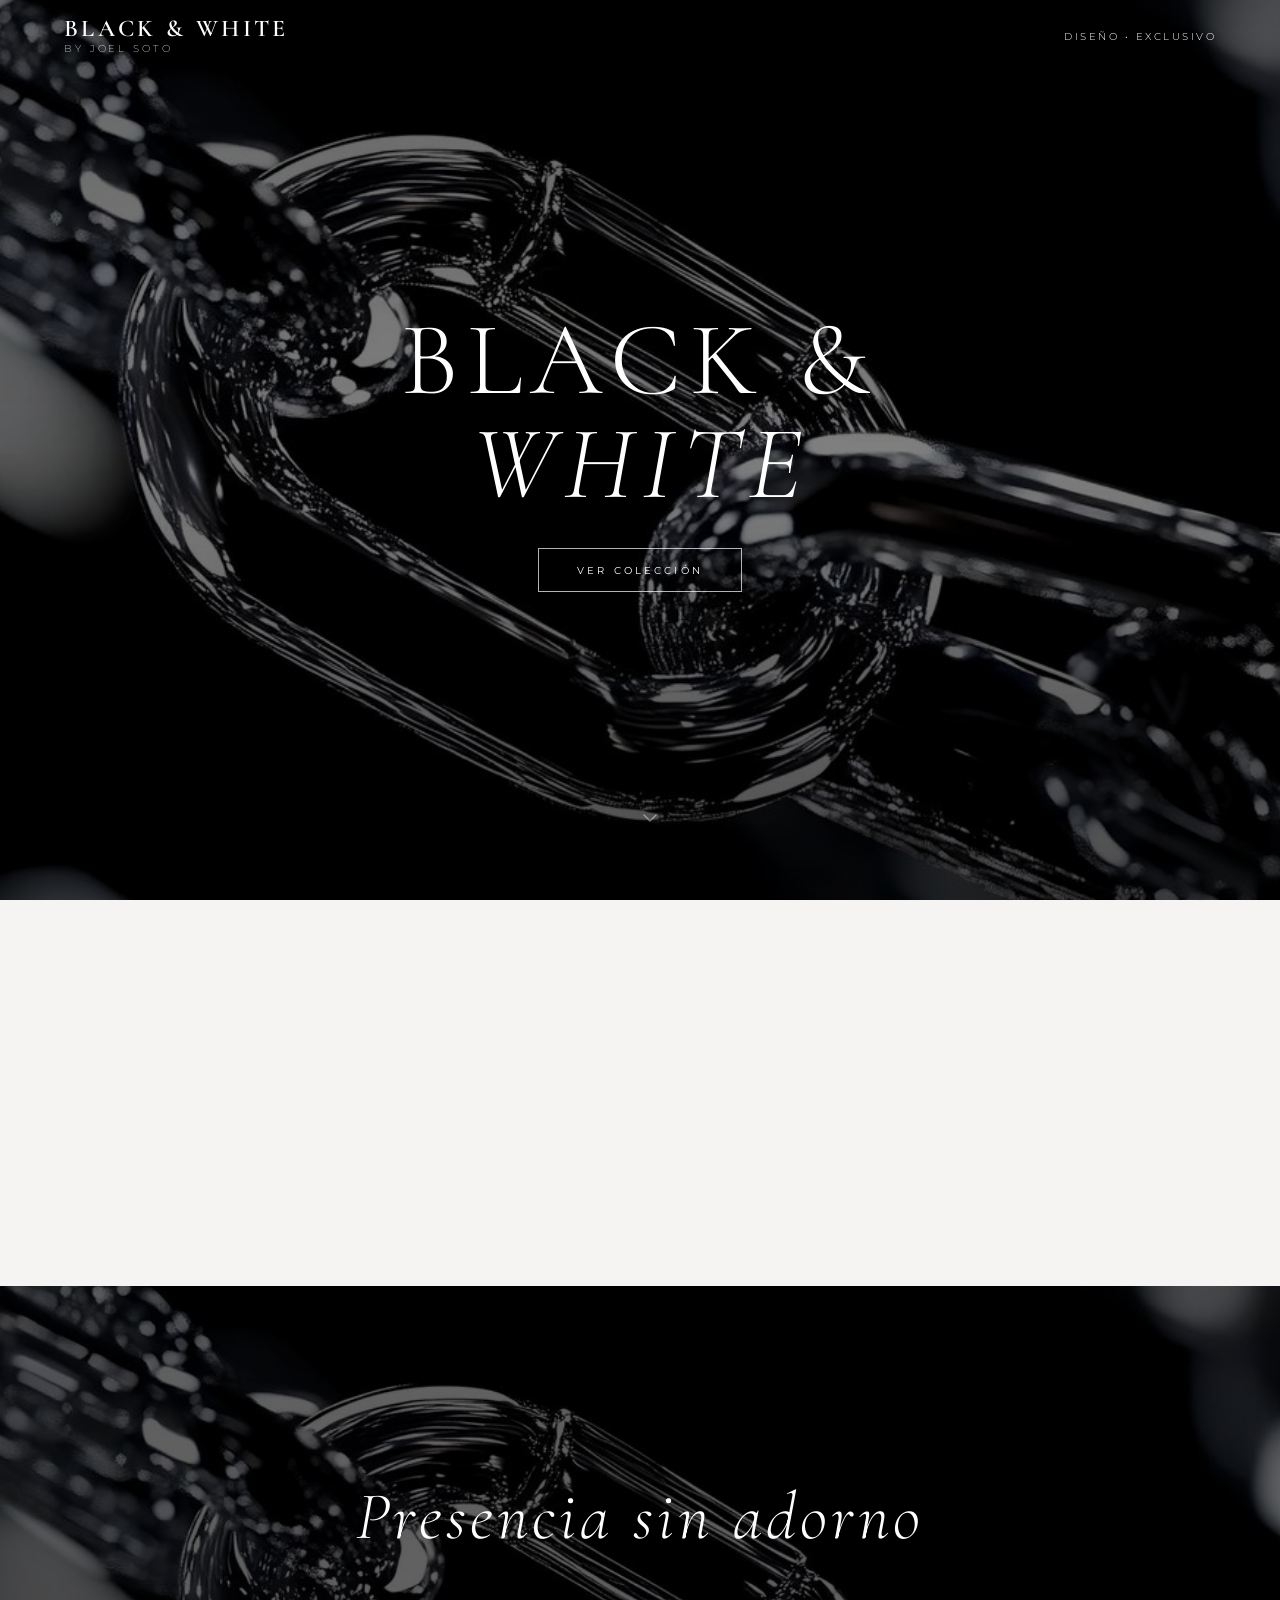
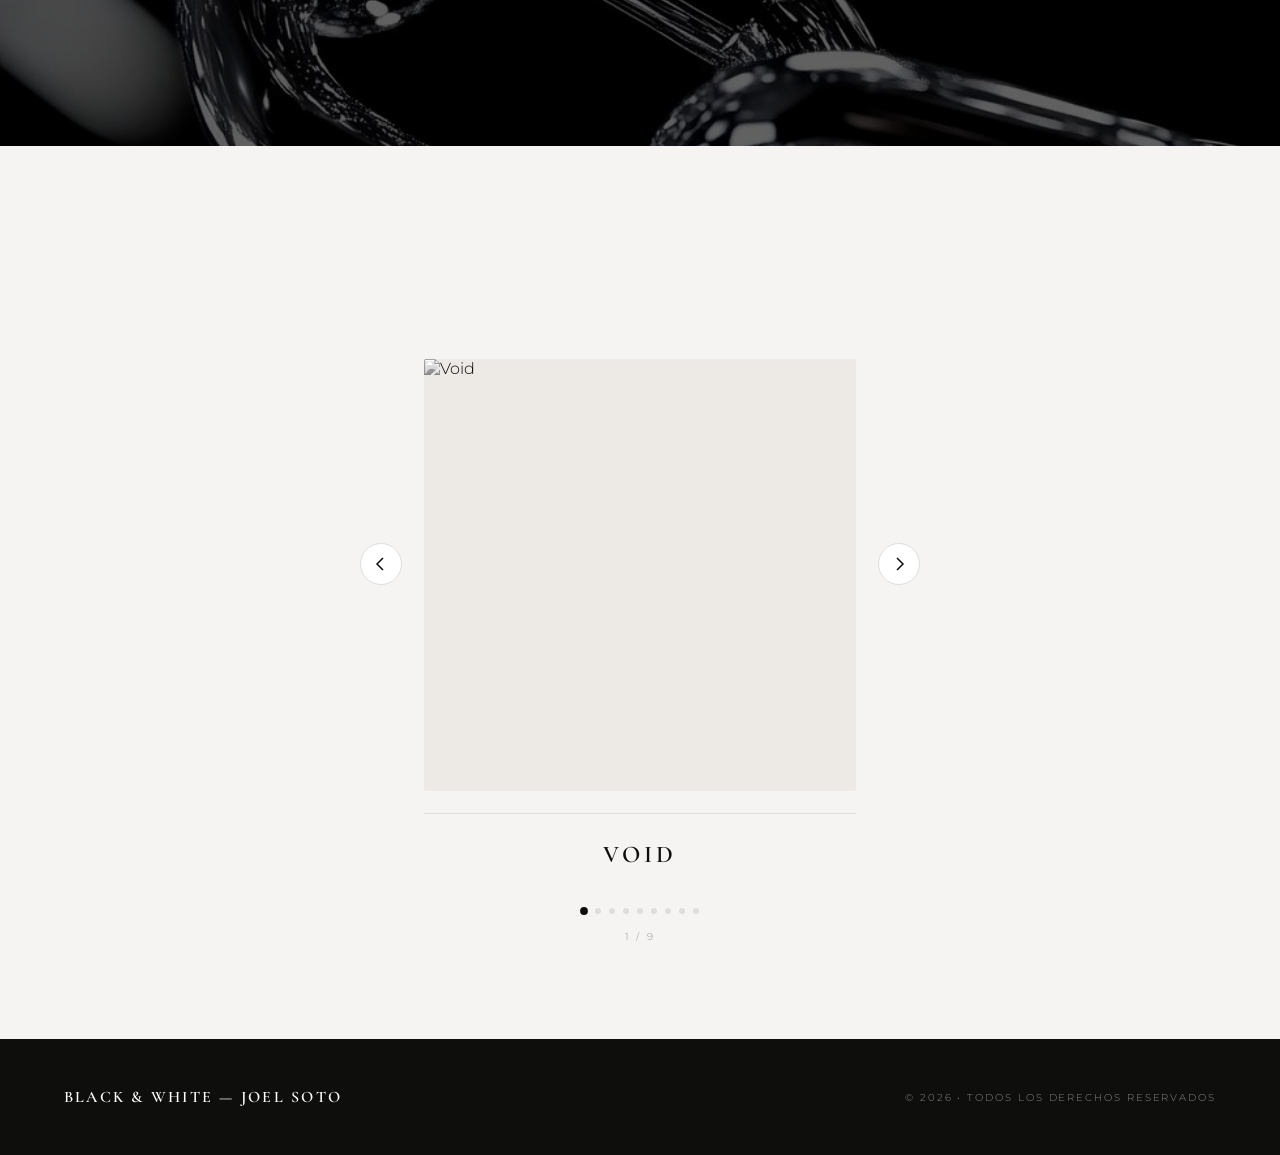
==== commit 96895d93: "UI polish: visibility fixes, orientation backgrounds, animations prep - Add horizontal/vertical back" ====
--- a/index.html
+++ b/index.html
@@ -24,675 +24,8 @@
 <link rel="preconnect" href="https://fonts.googleapis.com">
 <link rel="preconnect" href="https://fonts.gstatic.com" crossorigin>
 <link href="https://fonts.googleapis.com/css2?family=Cormorant+Garamond:ital,wght@0,300;0,400;0,600;1,300&family=Montserrat:wght@200;300;400;500&display=swap" rel="stylesheet">
-<style>
-  *, *::before, *::after { box-sizing: border-box; margin: 0; padding: 0; }
-
-  :root {
-    --bg: #f5f4f2;
-    --surface: #ffffff;
-    --ink: #0e0e0d;
-    --ink-mid: #555553;
-    --ink-light: #999997;
-    --border: #e0deda;
-    --radius: 2px;
-    --font-display: 'Cormorant Garamond', Georgia, serif;
-    --font-body: 'Montserrat', sans-serif;
-  }
-
-  html { scroll-behavior: smooth; }
-
-  body {
-    background: var(--bg);
-    color: var(--ink);
-    font-family: var(--font-body);
-    font-weight: 300;
-    overflow-x: hidden;
-  }
-
-  /* ── HEADER ── */
-  header {
-    position: fixed;
-    top: 0; left: 0; right: 0;
-    z-index: 200;
-    display: flex;
-    align-items: center;
-    justify-content: space-between;
-    padding: 0 clamp(1.5rem, 5vw, 4rem);
-    height: 72px;
-    transition: background 0.4s, border-color 0.4s, box-shadow 0.4s;
-    background: transparent;
-    border-bottom: 1px solid transparent;
-  }
-
-  header.scrolled {
-    background: var(--surface);
-    border-bottom-color: var(--border);
-    box-shadow: 0 2px 16px rgba(0,0,0,0.06);
-  }
-
-  .brand {
-    line-height: 1;
-    transition: color 0.4s;
-  }
-
-  .brand-name {
-    font-family: var(--font-display);
-    font-weight: 600;
-    font-size: clamp(1.1rem, 2.2vw, 1.5rem);
-    letter-spacing: 0.14em;
-    text-transform: uppercase;
-    color: #fff;
-    transition: color 0.4s;
-  }
-
-  header.scrolled .brand-name { color: var(--ink); }
-
-  .brand-sub {
-    font-family: var(--font-body);
-    font-weight: 200;
-    font-size: 0.6rem;
-    letter-spacing: 0.3em;
-    text-transform: uppercase;
-    color: rgba(255,255,255,0.7);
-    margin-top: 3px;
-    display: block;
-    transition: color 0.4s;
-  }
-
-  header.scrolled .brand-sub { color: var(--ink-mid); }
-
-  .header-tag {
-    font-size: 0.62rem;
-    letter-spacing: 0.25em;
-    text-transform: uppercase;
-    color: rgba(255,255,255,0.6);
-    transition: color 0.4s;
-  }
-
-  header.scrolled .header-tag { color: var(--ink-light); }
-
-  /* ── HERO ── */
-  .hero {
-    position: relative;
-    height: 100svh;
-    min-height: 600px;
-    display: flex;
-    flex-direction: column;
-    align-items: center;
-    justify-content: center;
-    overflow: hidden;
-  }
-
-  .hero-bg {
-    position: absolute;
-    inset: -10%;
-    background-image: url("[data-uri]");
-    background-size: cover;
-    background-position: center top;
-    will-change: transform;
-    transition: transform 0.1s linear;
-  }
-
-  .hero-overlay {
-    position: absolute;
-    inset: 0;
-    background: linear-gradient(
-      to bottom,
-      rgba(0,0,0,0.52) 0%,
-      rgba(0,0,0,0.28) 50%,
-      rgba(0,0,0,0.65) 100%
-    );
-  }
-
-  .hero-content {
-    position: relative;
-    z-index: 2;
-    text-align: center;
-    color: #fff;
-    padding: 0 1.5rem;
-    animation: heroFadeIn 1.2s ease both;
-  }
-
-  @keyframes heroFadeIn {
-    from { opacity: 0; transform: translateY(24px); }
-    to { opacity: 1; transform: translateY(0); }
-  }
-
-  .hero-eyebrow {
-    font-family: var(--font-body);
-    font-size: 0.62rem;
-    font-weight: 400;
-    letter-spacing: 0.4em;
-    text-transform: uppercase;
-    color: rgba(255,255,255,0.6);
-    margin-bottom: 1.2rem;
-    animation: heroFadeIn 1.2s 0.2s ease both;
-  }
-
-  .hero-title {
-    font-family: var(--font-display);
-    font-size: clamp(3rem, 9vw, 6.5rem);
-    font-weight: 300;
-    line-height: 1;
-    letter-spacing: 0.08em;
-    text-transform: uppercase;
-    margin-bottom: 0.3rem;
-    animation: heroFadeIn 1.2s 0.35s ease both;
-  }
-
-  .hero-title em {
-    font-style: italic;
-    font-weight: 300;
-  }
-
-  .hero-sub {
-    font-family: var(--font-body);
-    font-size: 0.65rem;
-    font-weight: 200;
-    letter-spacing: 0.4em;
-    text-transform: uppercase;
-    color: rgba(255,255,255,0.55);
-    margin-bottom: 2.8rem;
-    animation: heroFadeIn 1.2s 0.5s ease both;
-  }
-
-  .hero-btn {
-    display: inline-block;
-    padding: 0.9rem 2.4rem;
-    border: 1px solid rgba(255,255,255,0.7);
-    color: #fff;
-    font-family: var(--font-body);
-    font-size: 0.65rem;
-    font-weight: 400;
-    letter-spacing: 0.3em;
-    text-transform: uppercase;
-    text-decoration: none;
-    transition: background 0.3s, color 0.3s, border-color 0.3s;
-    animation: heroFadeIn 1.2s 0.65s ease both;
-  }
-
-  .hero-btn:hover {
-    background: #fff;
-    color: var(--ink);
-    border-color: #fff;
-  }
-
-  .hero-scroll {
-    position: absolute;
-    bottom: 4.5rem;
-    left: 50%;
-    transform: translateX(-50%);
-    z-index: 2;
-    display: flex;
-    flex-direction: column;
-    align-items: center;
-    gap: 0.5rem;
-    color: rgba(255,255,255,0.5);
-    font-size: 0.55rem;
-    letter-spacing: 0.3em;
-    text-transform: uppercase;
-    animation: heroFadeIn 1.4s 1s ease both;
-  }
-
-  .hero-scroll-arrow {
-    animation: arrowBounce 1.8s 1.5s ease infinite;
-    opacity: 0.6;
-  }
-
-  @keyframes arrowBounce {
-    0%, 100% { transform: translateY(0); opacity: 0.6; }
-    50% { transform: translateY(6px); opacity: 1; }
-  }
-
-  /* ── PILLARS ── */
-  .pillars {
-    background: var(--surface);
-    padding: clamp(2.5rem, 5vw, 4rem) clamp(1.5rem, 5vw, 4rem);
-    display: grid;
-    grid-template-columns: repeat(3, 1fr);
-    gap: 0;
-    border-bottom: 1px solid var(--border);
-    opacity: 0;
-    transform: translateY(30px);
-    transition: opacity 0.7s ease, transform 0.7s ease;
-  }
-
-  .pillars.visible { opacity: 1; transform: translateY(0); }
-
-  .pillar {
-    display: flex;
-    flex-direction: column;
-    align-items: center;
-    text-align: center;
-    padding: 2.5rem 2rem;
-    border-right: 1px solid var(--border);
-  }
-
-  .pillar:last-child { border-right: none; }
-
-  .pillar-icon {
-    display: block;
-    width: 48px;
-    height: 48px;
-    margin-bottom: 1.4rem;
-    color: var(--ink);
-    opacity: 0.75;
-  }
-
-  .pillar-title {
-    font-family: var(--font-display);
-    font-size: 1.25rem;
-    font-weight: 600;
-    letter-spacing: 0.12em;
-    text-transform: uppercase;
-    margin-bottom: 0.75rem;
-    color: var(--ink);
-  }
-
-  .pillar-text {
-    font-size: 0.82rem;
-    font-weight: 300;
-    letter-spacing: 0.05em;
-    color: var(--ink-mid);
-    line-height: 1.8;
-    max-width: 22ch;
-  }
-
-  /* ── SEPARATOR ── */
-  .separator {
-    position: relative;
-    height: 460px;
-    overflow: hidden;
-  }
-
-  .separator-bg {
-    position: absolute;
-    inset: -15%;
-    background-image: url("[data-uri]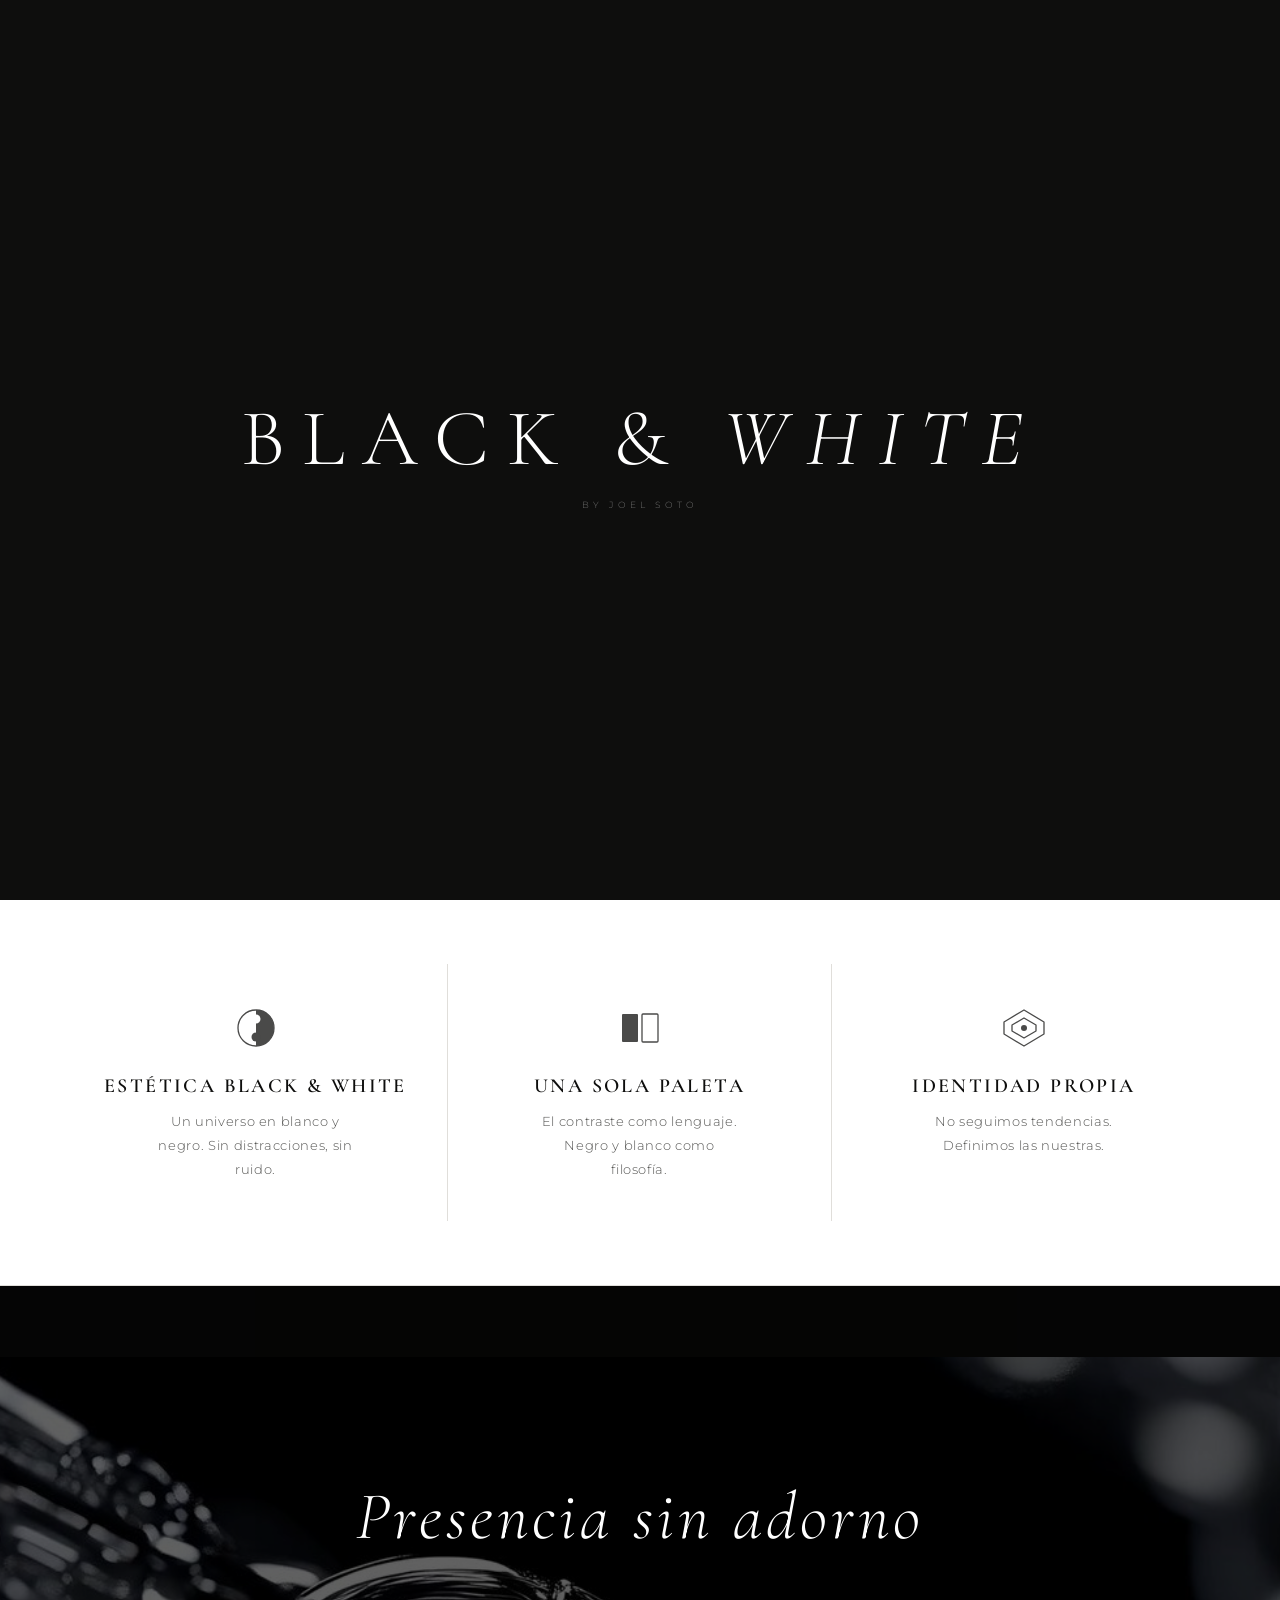
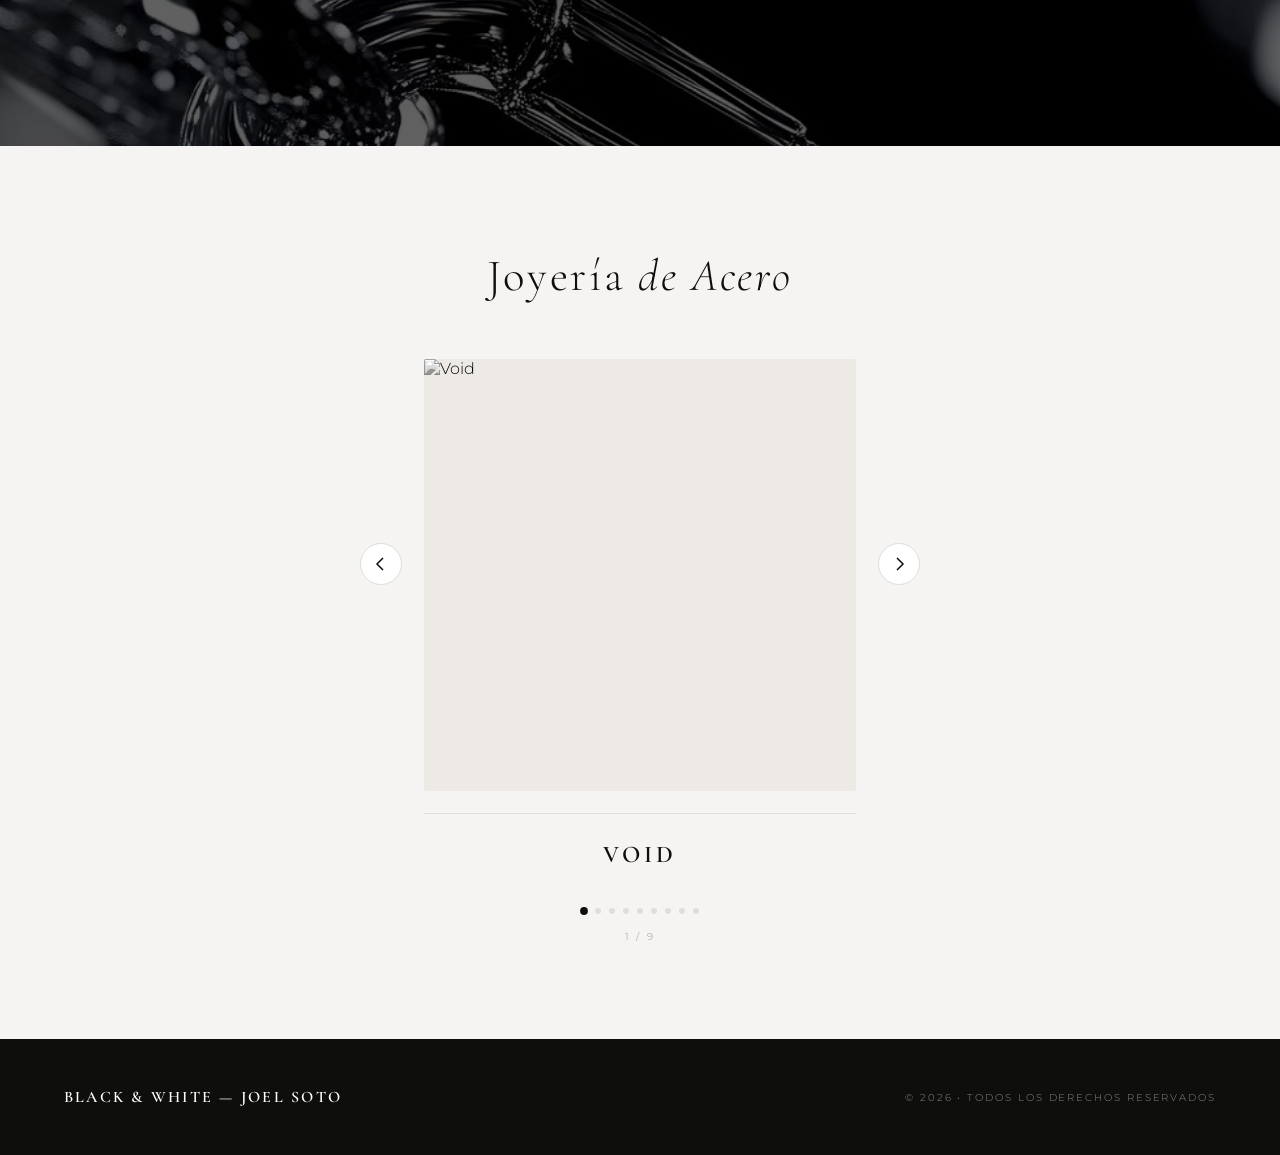
==== commit 9b493647: "Add animations: intro screen, title reveal, slide name transition - Intro screen on page load (2s, f" ====
--- a/index.html
+++ b/index.html
@@ -29,6 +29,12 @@
 </head>
 <body>
 
+<!-- INTRO SCREEN -->
+<div id="intro-screen">
+  <div class="intro-logo">Black &amp; <em>White</em></div>
+  <div class="intro-tagline">by Joel Soto</div>
+</div>
+
 <!-- HEADER -->
 <header id="site-header">
   <div class="brand">
@@ -88,14 +94,18 @@
 <div class="separator" id="separator-bg-wrap">
   <div class="separator-bg" id="separator-bg"></div>
   <div class="separator-overlay">
-    <span class="separator-headline">Presencia sin adorno</span>
+    <span class="separator-headline observe-reveal">
+      <span class="reveal-wrap"><span class="reveal-line">Presencia sin adorno</span></span>
+    </span>
   </div>
 </div>
 
 <!-- CAROUSEL SECTION -->
 <section class="carousel-section" id="coleccion">
   <div class="section-header observe-fade">
-    <h2 class="section-title">Joyería <em>de Acero</em></h2>
+    <h2 class="section-title observe-reveal">
+      <span class="reveal-wrap"><span class="reveal-line">Joyería <em>de Acero</em></span></span>
+    </h2>
   </div>
 
   <div class="carousel-wrap">
--- a/css/styles.css
+++ b/css/styles.css
@@ -1,4 +1,68 @@
   *, *::before, *::after { box-sizing: border-box; margin: 0; padding: 0; }
+
+  /* ── INTRO SCREEN ── */
+  #intro-screen {
+    position: fixed;
+    inset: 0;
+    background: var(--ink);
+    z-index: 999;
+    display: flex;
+    flex-direction: column;
+    align-items: center;
+    justify-content: center;
+    gap: 0.7rem;
+    transition: opacity 1s ease;
+  }
+
+  #intro-screen.fade-out { opacity: 0; pointer-events: none; }
+
+  .intro-logo {
+    font-family: var(--font-display);
+    font-size: clamp(2.2rem, 8vw, 5rem);
+    font-weight: 300;
+    letter-spacing: 0.22em;
+    text-transform: uppercase;
+    color: #fff;
+    animation: introUp 1s cubic-bezier(0.16,1,0.3,1) both;
+  }
+
+  .intro-logo em { font-style: italic; }
+
+  .intro-tagline {
+    font-family: var(--font-body);
+    font-size: 0.58rem;
+    letter-spacing: 0.45em;
+    text-transform: uppercase;
+    color: rgba(255,255,255,0.4);
+    animation: introUp 1s 0.25s cubic-bezier(0.16,1,0.3,1) both;
+  }
+
+  @keyframes introUp {
+    from { opacity: 0; transform: translateY(18px); }
+    to   { opacity: 1; transform: translateY(0); }
+  }
+
+  /* ── TITLE REVEAL ── */
+  .reveal-wrap {
+    display: block;
+    overflow: hidden;
+  }
+
+  .reveal-line {
+    display: block;
+    transform: translateY(105%);
+    transition: transform 1s cubic-bezier(0.16,1,0.3,1);
+  }
+
+  .observe-reveal.visible .reveal-line { transform: translateY(0); }
+
+  /* ── SLIDE NAME ANIMATION ── */
+  @keyframes slideNameIn {
+    from { opacity: 0; transform: translateY(8px); }
+    to   { opacity: 1; transform: translateY(0); }
+  }
+
+  .slide-name-animate { animation: slideNameIn 0.4s cubic-bezier(0.16,1,0.3,1) both; }
 
   :root {
     --bg: #f5f4f2;
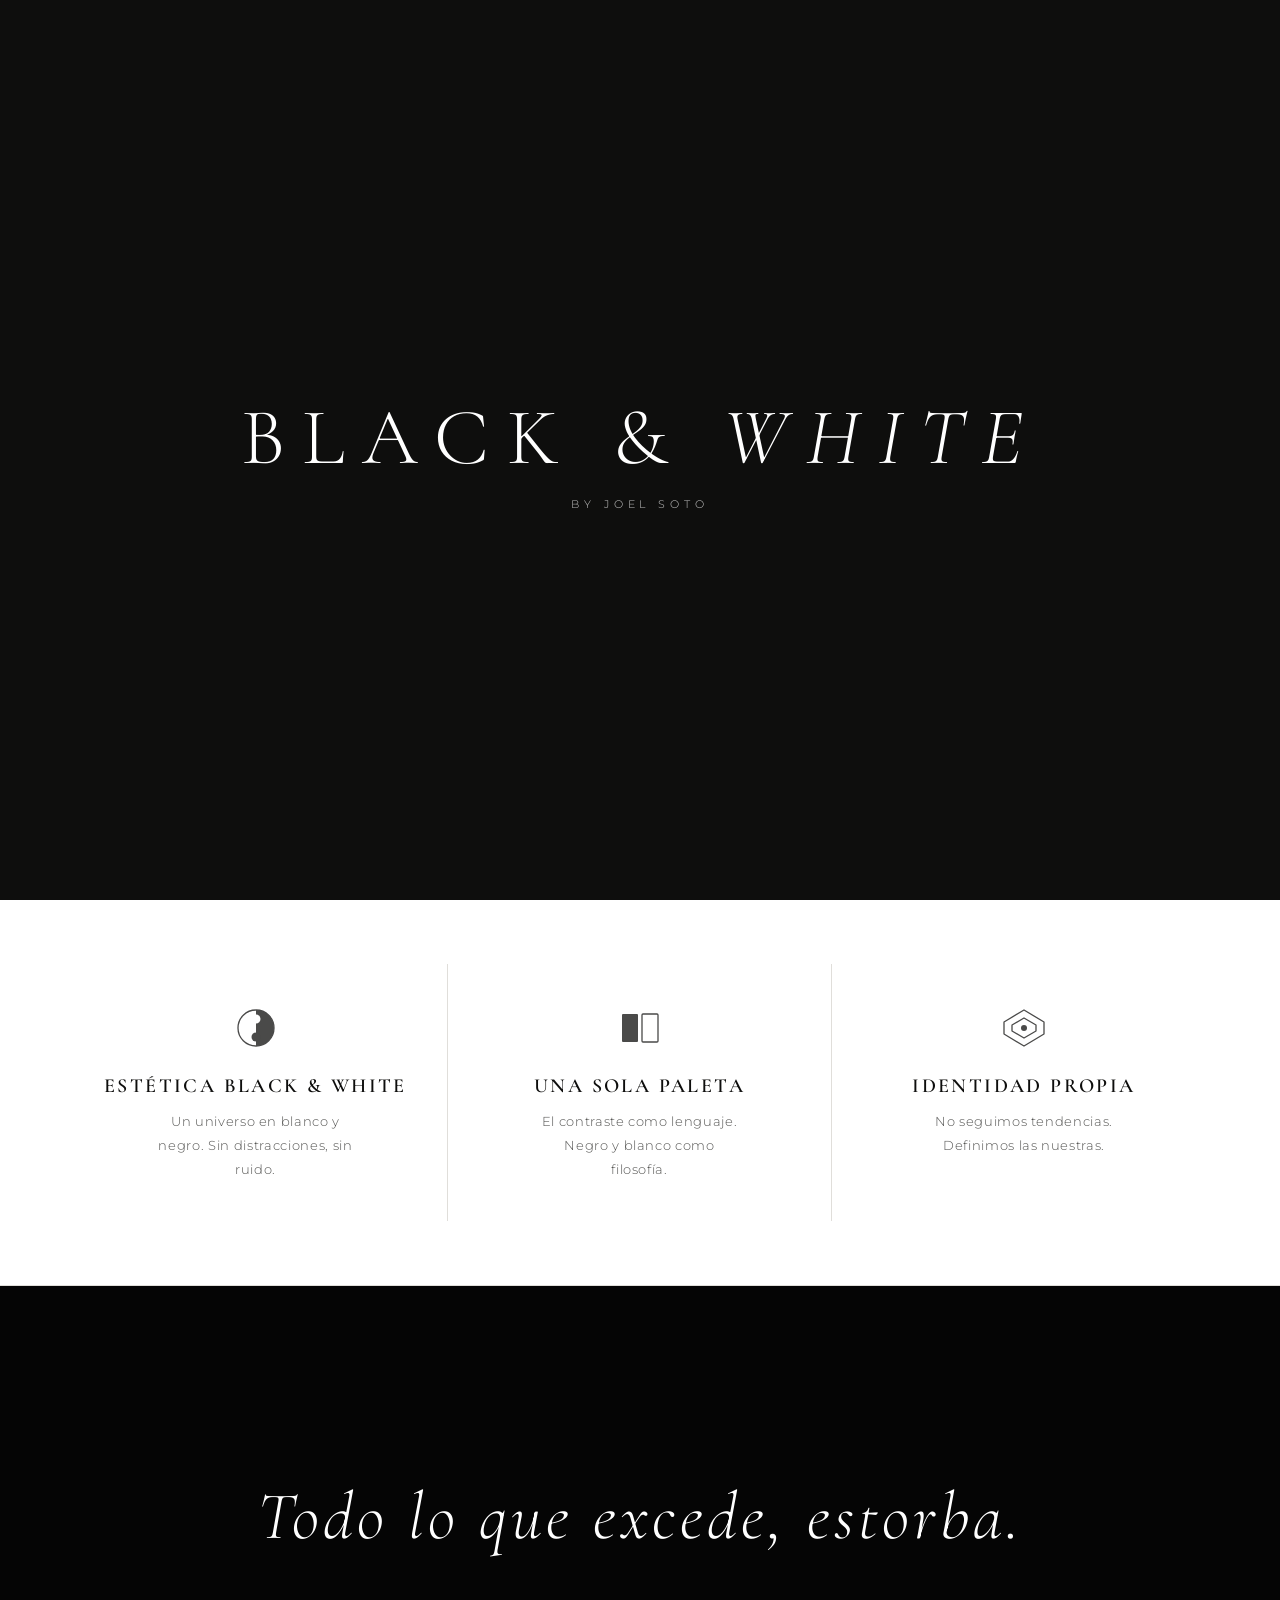
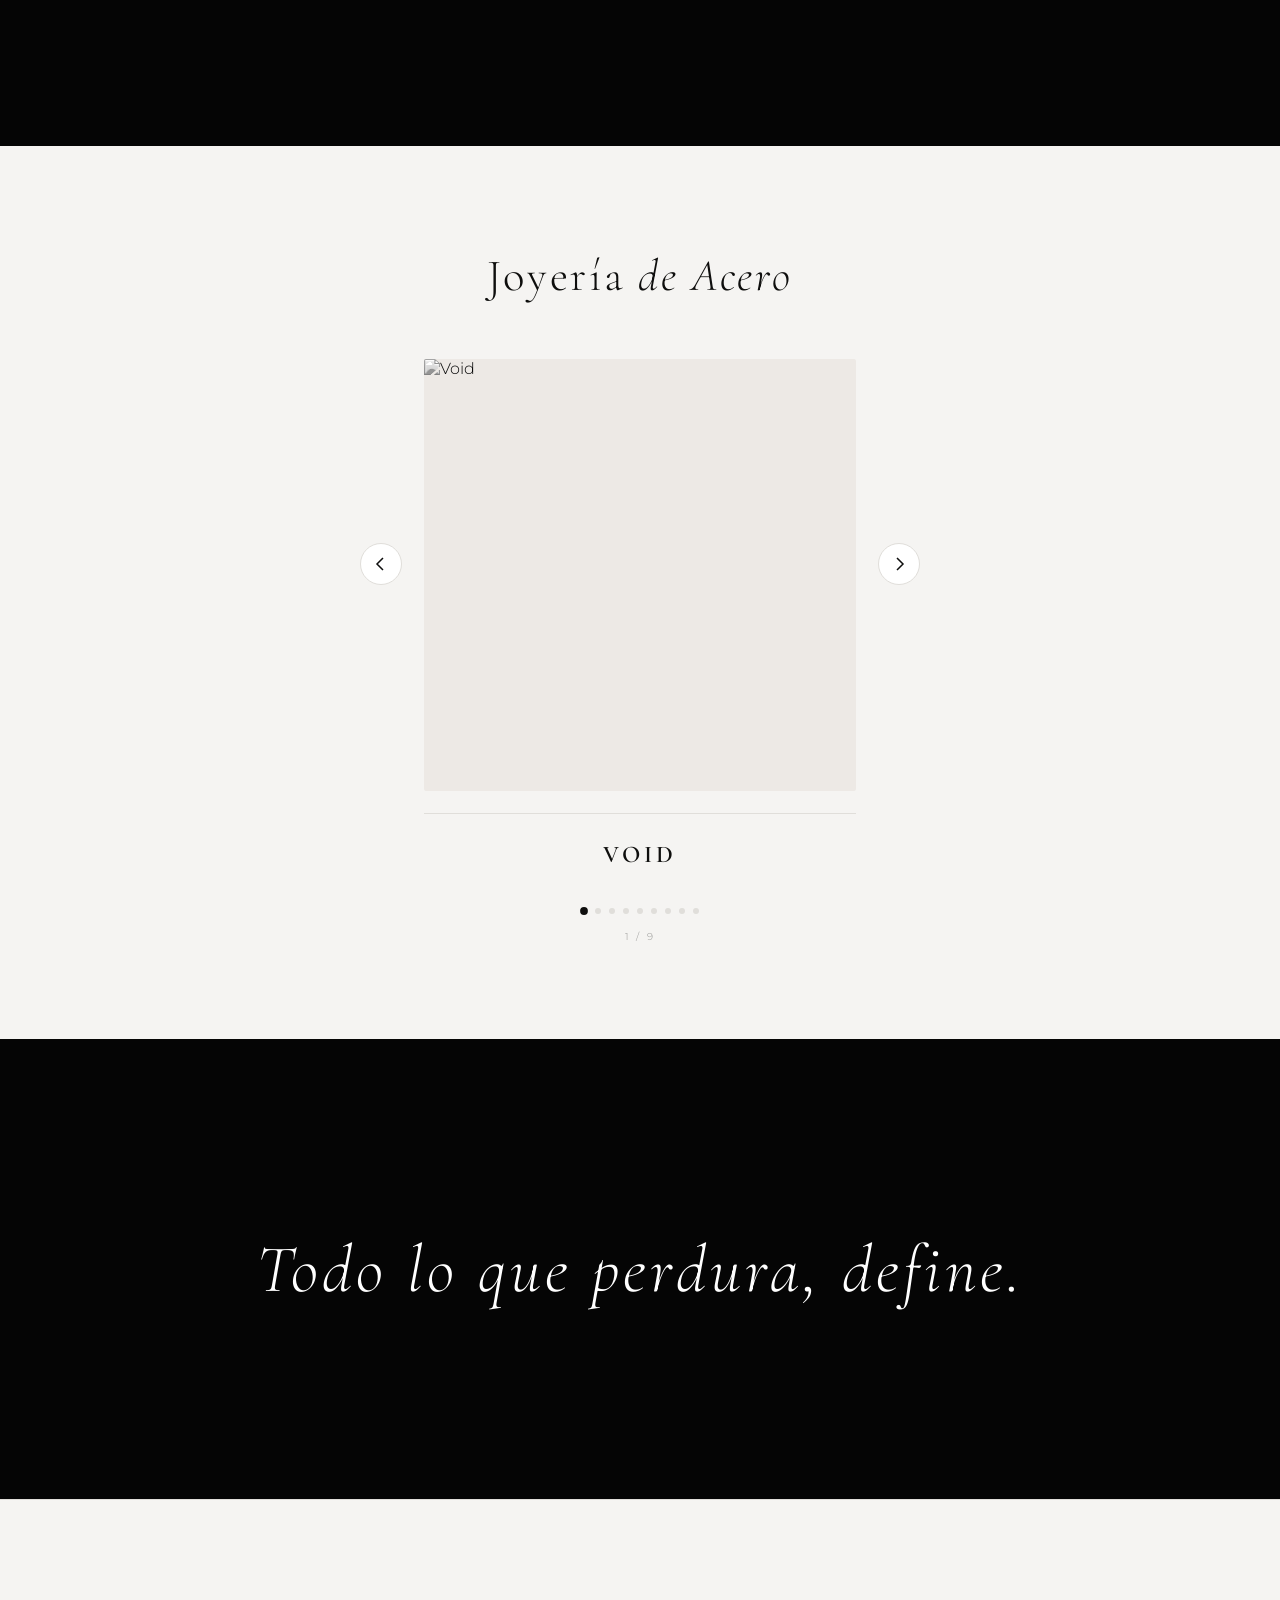
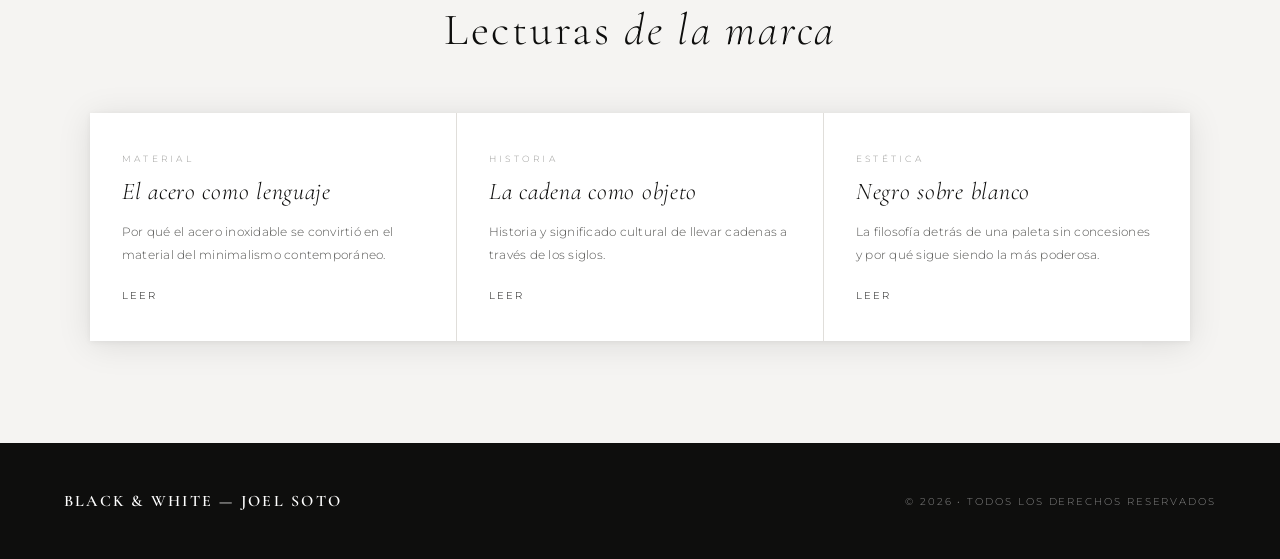
==== commit a179f833: "Mejoras UI: artículos, separadores, parallax y fix iOS - Sección de artículos con 3 páginas (acero, " ====
--- a/index.html
+++ b/index.html
@@ -95,7 +95,7 @@
   <div class="separator-bg" id="separator-bg"></div>
   <div class="separator-overlay">
     <span class="separator-headline observe-reveal">
-      <span class="reveal-wrap"><span class="reveal-line">Presencia sin adorno</span></span>
+      <span class="reveal-wrap"><span class="reveal-line">Todo lo que excede, estorba.</span></span>
     </span>
   </div>
 </div>
@@ -198,6 +198,43 @@
 <button class="dot active" data-index="0" aria-label="Producto 1"></button><button class="dot " data-index="1" aria-label="Producto 2"></button><button class="dot " data-index="2" aria-label="Producto 3"></button><button class="dot " data-index="3" aria-label="Producto 4"></button><button class="dot " data-index="4" aria-label="Producto 5"></button><button class="dot " data-index="5" aria-label="Producto 6"></button><button class="dot " data-index="6" aria-label="Producto 7"></button><button class="dot " data-index="7" aria-label="Producto 8"></button><button class="dot " data-index="8" aria-label="Producto 9"></button>
   </div>
   <div class="carousel-counter" id="counter">1 / 9</div>
+</section>
+
+<!-- SEPARATOR 2 -->
+<div class="separator" id="separator2-bg-wrap">
+  <div class="separator-bg" id="separator2-bg"></div>
+  <div class="separator-overlay">
+    <span class="separator-headline observe-reveal">
+      <span class="reveal-wrap"><span class="reveal-line">Todo lo que perdura, define.</span></span>
+    </span>
+  </div>
+</div>
+
+<!-- ARTICLES -->
+<section class="articles-section">
+  <div class="articles-header observe-fade">
+    <h2 class="section-title">Lecturas <em>de la marca</em></h2>
+  </div>
+  <div class="articles-grid">
+    <a href="articles/el-acero-como-lenguaje.html" class="article-card observe-fade">
+      <span class="article-cat">Material</span>
+      <h3 class="article-title">El acero como lenguaje</h3>
+      <p class="article-excerpt">Por qué el acero inoxidable se convirtió en el material del minimalismo contemporáneo.</p>
+      <span class="article-read">Leer</span>
+    </a>
+    <a href="articles/la-cadena-como-objeto.html" class="article-card observe-fade">
+      <span class="article-cat">Historia</span>
+      <h3 class="article-title">La cadena como objeto</h3>
+      <p class="article-excerpt">Historia y significado cultural de llevar cadenas a través de los siglos.</p>
+      <span class="article-read">Leer</span>
+    </a>
+    <a href="articles/negro-sobre-blanco.html" class="article-card observe-fade">
+      <span class="article-cat">Estética</span>
+      <h3 class="article-title">Negro sobre blanco</h3>
+      <p class="article-excerpt">La filosofía detrás de una paleta sin concesiones y por qué sigue siendo la más poderosa.</p>
+      <span class="article-read">Leer</span>
+    </a>
+  </div>
 </section>
 
 <!-- FOOTER -->
--- a/css/styles.css
+++ b/css/styles.css
@@ -30,10 +30,10 @@
 
   .intro-tagline {
     font-family: var(--font-body);
-    font-size: 0.58rem;
+    font-size: 0.68rem;
     letter-spacing: 0.45em;
     text-transform: uppercase;
-    color: rgba(255,255,255,0.4);
+    color: rgba(255,255,255,0.75);
     animation: introUp 1s 0.25s cubic-bezier(0.16,1,0.3,1) both;
   }
 
@@ -169,7 +169,6 @@
     background-size: cover;
     background-position: center top;
     will-change: transform;
-    transition: transform 0.1s linear;
   }
 
   @media (orientation: portrait) {
@@ -354,14 +353,11 @@
 
   .separator-bg {
     position: absolute;
-    top: -100px;
-    right: -50px;
-    bottom: -400px;
-    left: -50px;
+    inset: 0;
     background-image: url("../pictures/background/horizontal.JPG");
     background-size: cover;
     background-position: center 30%;
-    will-change: transform;
+    background-attachment: fixed;
   }
 
   @media (orientation: portrait) {
@@ -637,6 +633,145 @@
     text-transform: uppercase;
   }
 
+  /* ── ARTICLES SECTION ── */
+  .articles-section {
+    background: var(--bg);
+    padding: clamp(4rem, 8vw, 7rem) clamp(1.5rem, 5vw, 4rem);
+    border-top: 1px solid var(--border);
+  }
+
+  .articles-header {
+    text-align: center;
+    margin-bottom: 3.5rem;
+  }
+
+  .articles-grid {
+    display: grid;
+    grid-template-columns: repeat(3, 1fr);
+    background: var(--border);
+    gap: 1px;
+    max-width: 1100px;
+    margin: 0 auto;
+    box-shadow: 0 4px 32px rgba(0,0,0,0.10), 0 1px 6px rgba(0,0,0,0.06);
+  }
+
+  .article-card {
+    background: var(--surface);
+    padding: 2.5rem 2rem;
+    text-decoration: none;
+    display: flex;
+    flex-direction: column;
+    gap: 0.9rem;
+    transition: background 0.25s;
+  }
+
+  .article-card:hover { background: #edecea; }
+
+  .article-cat {
+    font-size: 0.58rem;
+    letter-spacing: 0.35em;
+    text-transform: uppercase;
+    color: var(--ink-light);
+  }
+
+  .article-title {
+    font-family: var(--font-display);
+    font-size: 1.5rem;
+    font-weight: 300;
+    font-style: italic;
+    color: var(--ink);
+    letter-spacing: 0.03em;
+    line-height: 1.2;
+  }
+
+  .article-excerpt {
+    font-size: 0.78rem;
+    font-weight: 300;
+    color: var(--ink-mid);
+    line-height: 1.8;
+    letter-spacing: 0.02em;
+    flex: 1;
+  }
+
+  .article-read {
+    font-size: 0.62rem;
+    letter-spacing: 0.2em;
+    text-transform: uppercase;
+    color: var(--ink);
+    margin-top: 0.5rem;
+  }
+
+  /* ── ARTICLE PAGE ── */
+  .page-article #site-header {
+    background: var(--surface);
+    border-bottom-color: var(--border);
+    box-shadow: 0 2px 16px rgba(0,0,0,0.06);
+  }
+
+  .page-article #site-header .brand-name { color: var(--ink); }
+  .page-article #site-header .brand-sub  { color: var(--ink-mid); text-shadow: none; }
+  .page-article #site-header .header-tag { color: var(--ink-mid); text-shadow: none; }
+
+  .brand-link { text-decoration: none; display: block; }
+
+  .article-hero {
+    background: var(--ink);
+    padding: 11rem clamp(1.5rem, 5vw, 4rem) 5rem;
+    text-align: center;
+  }
+
+  .article-hero-cat {
+    display: block;
+    font-size: 0.6rem;
+    letter-spacing: 0.4em;
+    text-transform: uppercase;
+    color: rgba(255,255,255,0.45);
+    margin-bottom: 1.5rem;
+  }
+
+  .article-hero-title {
+    font-family: var(--font-display);
+    font-size: clamp(2.5rem, 6vw, 5rem);
+    font-weight: 300;
+    font-style: italic;
+    color: #fff;
+    letter-spacing: 0.04em;
+    line-height: 1.1;
+  }
+
+  .article-body {
+    max-width: 680px;
+    margin: 0 auto;
+    padding: 5rem clamp(1.5rem, 5vw, 2rem);
+  }
+
+  .article-back {
+    display: inline-block;
+    font-size: 0.62rem;
+    letter-spacing: 0.25em;
+    text-transform: uppercase;
+    color: var(--ink-light);
+    text-decoration: none;
+    margin-bottom: 3.5rem;
+    transition: color 0.2s;
+  }
+
+  .article-back:hover { color: var(--ink); }
+
+  .article-body p {
+    font-size: 0.95rem;
+    font-weight: 300;
+    line-height: 1.95;
+    color: var(--ink-mid);
+    letter-spacing: 0.02em;
+    margin-bottom: 1.8rem;
+  }
+
+  .article-body p:first-of-type {
+    font-size: 1.05rem;
+    color: var(--ink);
+  }
+
   /* ── RESPONSIVE ── */
   @media (max-width: 600px) {
     .pillars { grid-template-columns: 1fr; }
@@ -644,6 +779,7 @@
     .pillar:last-child { border-bottom: none; }
     .carousel-wrap { padding: 0 3rem; }
     .separator { height: 300px; }
+    .articles-grid { grid-template-columns: 1fr; }
   }
 
   /* ── PRODUCT MODAL ── */
